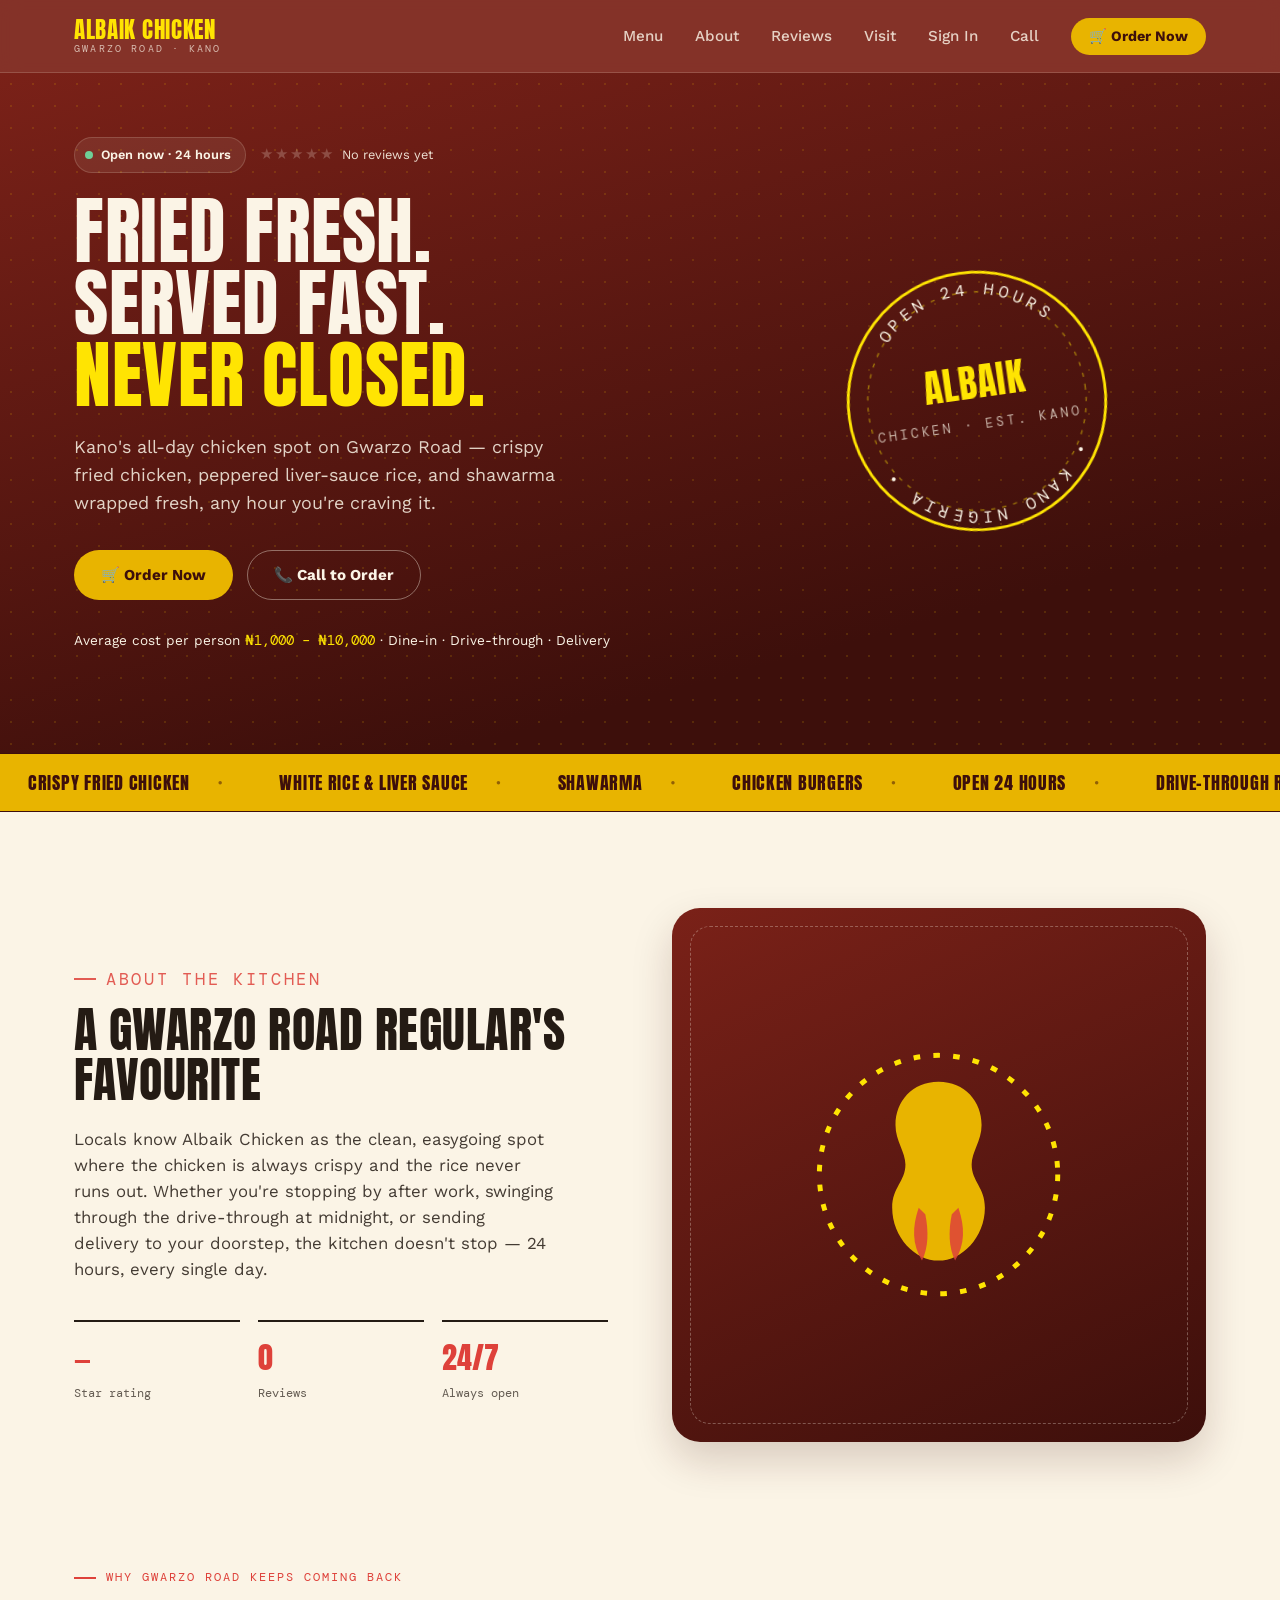
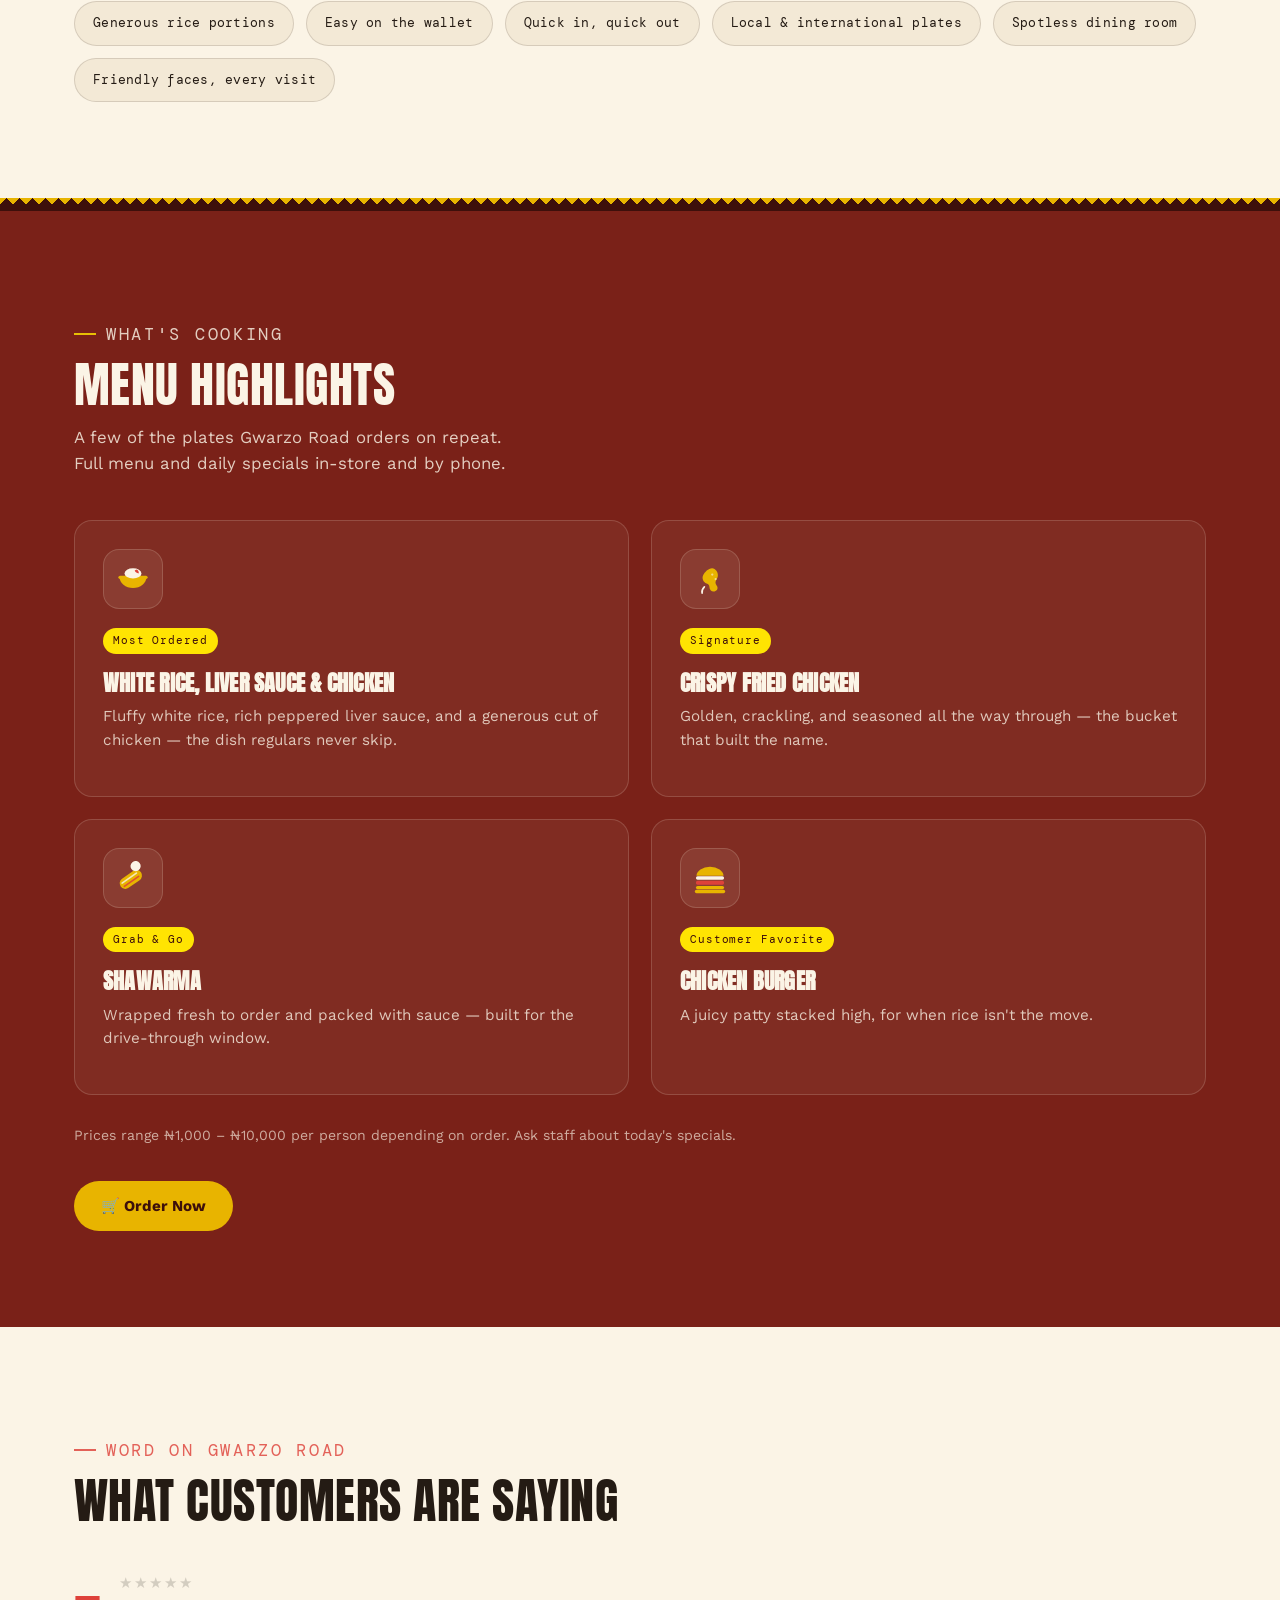
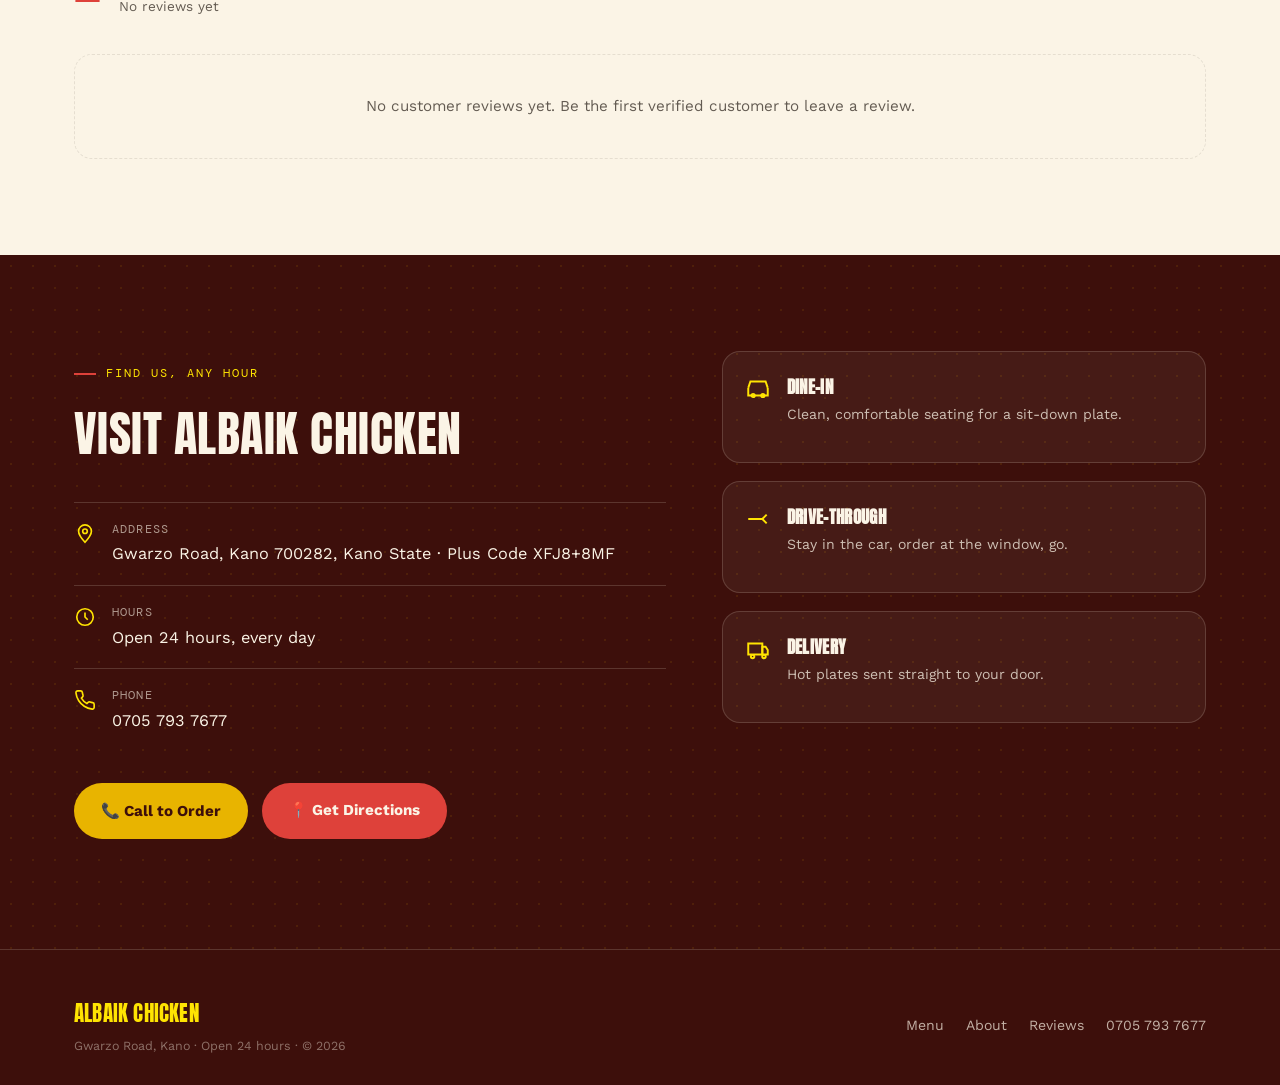
==== index.html @ 631a4123 "update" ====
<!DOCTYPE html>
<html lang="en">
<head>
<meta charset="UTF-8">
<meta name="viewport" content="width=device-width, initial-scale=1.0">
<title>Albaik Chicken — Kano's Nonstop Kitchen</title>
<meta name="description" content="Albaik Chicken on Gwarzo Road, Kano. Crispy fried chicken, white rice & liver sauce, shawarma and burgers. Open 24 hours — dine-in, drive-through and delivery.">
<link rel="preconnect" href="https://fonts.googleapis.com">
<link rel="preconnect" href="https://fonts.gstatic.com" crossorigin>
<link href="https://fonts.googleapis.com/css2?family=Anton&family=Work+Sans:wght@400;500;600;700;800&family=DM+Mono:wght@400;500&display=swap" rel="stylesheet">
<link rel="stylesheet" href="css/tokens.css">
<link rel="stylesheet" href="css/base.css">
<link rel="stylesheet" href="css/header-nav.css">
<link rel="stylesheet" href="css/hero.css">
<link rel="stylesheet" href="css/home.css">
<link rel="stylesheet" href="css/menu.css">
<link rel="stylesheet" href="css/reviews.css">
<link rel="stylesheet" href="css/order-modal.css">
<link rel="stylesheet" href="css/product-grid.css">
<link rel="stylesheet" href="css/product-modal.css">
<link rel="stylesheet" href="css/auth-modal.css">
<link rel="stylesheet" href="css/payment-tracking.css">
<link rel="stylesheet" href="css/animations.css">
<link rel="stylesheet" href="css/responsive.css">
</head>
<body>

  <nav class="nav">
    <div class="wrap">
      <a href="#top" class="brand">
        <span class="display">Albaik Chicken</span>
        <span class="mono">GWARZO ROAD · KANO</span>
      </a>
      <ul class="nav-links">
        <li><a href="#menu">Menu</a></li>
        <li><a href="#about">About</a></li>
        <li><a href="#reviews">Reviews</a></li>
        <li><a href="#visit">Visit</a></li>
        <li class="nav-auth" id="navAuthArea"></li>
        <li><button type="button" onclick="openContactSheet()">Call</button></li>
        <li><button type="button" class="nav-cta" onclick="openOrderModal()">🛒 Order Now<span class="cart-badge" id="navCartBadge" hidden>0</span></button></li>
      </ul>
      <button class="nav-toggle" aria-label="Toggle menu" aria-expanded="false">
        <span></span><span></span><span></span>
      </button>
    </div>
  </nav>

  <header id="top" class="hero">
    <div class="wrap">
      <div class="hero-content">
        <div class="hero-badge-row">
          <span class="open-pill"><span class="pulse-dot"></span> Open now · 24 hours</span>
          <span class="rating-pill" id="heroRatingPill">
            <span id="heroRatingStars"></span>
            <span id="heroRatingText">Loading reviews…</span>
          </span>
        </div>
        <h1 class="display reveal">Fried fresh.<br>Served fast.<br><span>Never closed.</span></h1>
        <p class="lede reveal reveal-delay-1">Kano's all-day chicken spot on Gwarzo Road — crispy fried chicken, peppered liver-sauce rice, and shawarma wrapped fresh, any hour you're craving it.</p>
        <div class="hero-ctas reveal reveal-delay-2">
          <button type="button" class="btn btn-primary" onclick="openOrderModal()">🛒 Order Now</button>
          <button type="button" class="btn btn-ghost" onclick="openContactSheet()">📞 Call to Order</button>
        </div>
        <p class="hero-price reveal reveal-delay-3">Average cost per person <span class="mono">₦1,000 – ₦10,000</span> · Dine-in · Drive-through · Delivery</p>
      </div>
      <div class="stamp-wrap">
        <svg class="stamp" viewBox="0 0 200 200" role="img" aria-label="Albaik Chicken seal — open 24 hours, Kano Nigeria">
          <defs>
            <path id="circleTop" d="M 24,100 A 76,76 0 1,1 176,100" />
            <path id="circleBottom" d="M 176,103 A 76,76 0 1,1 24,103" />
          </defs>
          <circle cx="100" cy="100" r="92" class="stamp-ring-outer"/>
          <circle cx="100" cy="100" r="78" class="stamp-ring-inner"/>
          <text class="stamp-text"><textPath href="#circleTop" startOffset="50%" text-anchor="middle">OPEN 24 HOURS</textPath></text>
          <text class="stamp-text"><textPath href="#circleBottom" startOffset="50%" text-anchor="middle">• KANO NIGERIA •</textPath></text>
          <text x="100" y="98" text-anchor="middle" class="stamp-center">ALBAIK</text>
          <text x="100" y="120" text-anchor="middle" class="stamp-sub">CHICKEN · EST. KANO</text>
        </svg>
      </div>
    </div>
  </header>

  <div class="marquee-strip" aria-hidden="true">
    <div class="marquee-track">
      <span>Crispy Fried Chicken</span><span>White Rice &amp; Liver Sauce</span><span>Shawarma</span><span>Chicken Burgers</span><span>Open 24 Hours</span><span>Drive-Through Ready</span>
      <span>Crispy Fried Chicken</span><span>White Rice &amp; Liver Sauce</span><span>Shawarma</span><span>Chicken Burgers</span><span>Open 24 Hours</span><span>Drive-Through Ready</span>
    </div>
  </div>

  <section class="about" id="about">
    <div class="wrap">
      <div class="about-copy reveal">
        <p class="eyebrow">About the kitchen</p>
        <h2 class="display">A Gwarzo Road regular's favourite</h2>
        <p>Locals know Albaik Chicken as the clean, easygoing spot where the chicken is always crispy and the rice never runs out. Whether you're stopping by after work, swinging through the drive-through at midnight, or sending delivery to your doorstep, the kitchen doesn't stop — 24 hours, every single day.</p>
        <div class="about-stats">
          <div class="stat"><div class="num" id="aboutStatRating">—</div><div class="label mono">Star rating</div></div>
          <div class="stat"><div class="num" id="aboutStatReviews">0</div><div class="label mono">Reviews</div></div>
          <div class="stat"><div class="num">24/7</div><div class="label mono">Always open</div></div>
        </div>
      </div>
      <div class="about-visual reveal reveal-delay-2">
        <svg viewBox="0 0 100 100" aria-hidden="true">
          <circle cx="50" cy="50" r="36" fill="none" stroke="#FFE402" stroke-width="1.5" stroke-dasharray="2 4"/>
          <path d="M50 22c8 0 13 6 13 13 0 5-3 8-3 12 0 5 4 7 4 13 0 9-7 16-14 16s-14-7-14-16c0-6 4-8 4-13 0-4-3-7-3-12 0-7 5-13 13-13z" fill="#E8B400"/>
          <path d="M44 60c-2 6-2 11 1 16 2-4 2-9 1-14" fill="#DE413A" opacity="0.85"/>
          <path d="M56 60c2 6 2 11-1 16-2-4-2-9-1-14" fill="#DE413A" opacity="0.85"/>
        </svg>
      </div>
    </div>
  </section>

  <section class="why">
    <div class="wrap reveal">
      <p class="eyebrow">Why Gwarzo Road keeps coming back</p>
      <div class="chips">
        <span class="chip">Generous rice portions</span>
        <span class="chip">Easy on the wallet</span>
        <span class="chip">Quick in, quick out</span>
        <span class="chip">Local &amp; international plates</span>
        <span class="chip">Spotless dining room</span>
        <span class="chip">Friendly faces, every visit</span>
      </div>
    </div>
  </section>

  <div class="zigzag" aria-hidden="true"></div>

  <section class="menu" id="menu">
    <div class="wrap">
      <div class="section-head reveal">
        <p class="eyebrow on-indigo">What's cooking</p>
        <h2 class="display">Menu highlights</h2>
        <p>A few of the plates Gwarzo Road orders on repeat. Full menu and daily specials in-store and by phone.</p>
      </div>
      <div class="menu-grid">
        <div class="menu-card reveal reveal-delay-1">
          <div class="menu-card__icon">
            <svg viewBox="0 0 64 64" aria-hidden="true">
              <path d="M8 28 A24 20 0 0 0 56 28 Z" fill="var(--gold)"/>
              <rect x="6" y="26" width="52" height="6" rx="3" fill="var(--gold)"/>
              <ellipse cx="32" cy="22" rx="15" ry="9" fill="var(--cream)"/>
              <path d="M38 15c3 1 5 4 4 7-3 0-6-2-7-5" fill="var(--pepper)"/>
            </svg>
          </div>
          <span class="tag">Most Ordered</span>
          <h3>White Rice, Liver Sauce &amp; Chicken</h3>
          <p>Fluffy white rice, rich peppered liver sauce, and a generous cut of chicken — the dish regulars never skip.</p>
        </div>
        <div class="menu-card reveal reveal-delay-2">
          <div class="menu-card__icon">
            <svg viewBox="0 0 64 64" aria-hidden="true">
              <path d="M40 14c6 4 8 12 4 18-3 4-3 8 0 12 3 4 1 9-4 10-5 1-9-3-9-8 0-3-2-5-5-6-6-2-9-9-6-15 3-6 12-15 20-11z" fill="var(--gold)"/>
              <path d="M22 46c-3 3-5 7-4 11" fill="none" stroke="var(--cream)" stroke-width="3" stroke-linecap="round"/>
              <circle cx="36" cy="24" r="2" fill="var(--cream)" opacity="0.6"/>
              <circle cx="42" cy="32" r="2" fill="var(--cream)" opacity="0.6"/>
            </svg>
          </div>
          <span class="tag">Signature</span>
          <h3>Crispy Fried Chicken</h3>
          <p>Golden, crackling, and seasoned all the way through — the bucket that built the name.</p>
        </div>
        <div class="menu-card reveal reveal-delay-3">
          <div class="menu-card__icon">
            <svg viewBox="0 0 64 64" aria-hidden="true">
              <rect x="6" y="22" width="44" height="20" rx="10" transform="rotate(-35 32 33)" fill="var(--gold)"/>
              <circle cx="48.5" cy="17.5" r="9" transform="rotate(-35 32 33)" fill="var(--cream)"/>
              <rect x="10" y="27" width="34" height="3" rx="1.5" transform="rotate(-35 32 33)" fill="var(--cream)" opacity="0.8"/>
              <rect x="10" y="34" width="34" height="3" rx="1.5" transform="rotate(-35 32 33)" fill="var(--pepper)" opacity="0.85"/>
            </svg>
          </div>
          <span class="tag">Grab &amp; Go</span>
          <h3>Shawarma</h3>
          <p>Wrapped fresh to order and packed with sauce — built for the drive-through window.</p>
        </div>
        <div class="menu-card reveal reveal-delay-4">
          <div class="menu-card__icon">
            <svg viewBox="0 0 64 64" aria-hidden="true">
              <path d="M8 28 A24 16 0 0 1 56 28 Z" fill="var(--gold)"/>
              <rect x="7" y="29" width="50" height="6" rx="3" fill="var(--cream)"/>
              <rect x="7" y="37" width="50" height="7" rx="3" fill="var(--pepper)"/>
              <rect x="7" y="46" width="50" height="6" rx="3" fill="var(--gold)"/>
              <rect x="5" y="53" width="54" height="6" rx="3" fill="var(--gold)"/>
            </svg>
          </div>
          <span class="tag">Customer Favorite</span>
          <h3>Chicken Burger</h3>
          <p>A juicy patty stacked high, for when rice isn't the move.</p>
        </div>
      </div>
      <p class="menu-note">Prices range ₦1,000 – ₦10,000 per person depending on order. Ask staff about today's specials.</p>
      <div class="menu-cta reveal">
        <button type="button" class="btn btn-primary" onclick="openOrderModal()">🛒 Order Now</button>
      </div>
    </div>
  </section>

  <section class="reviews" id="reviews">
    <div class="wrap">
      <div class="section-head reveal">
        <p class="eyebrow">Word on Gwarzo Road</p>
        <h2 class="display">What customers are saying</h2>
      </div>
      <div class="review-summary reveal" id="reviewSummary">
        <div class="score" id="reviewScore">—</div>
        <div>
          <span id="reviewScoreStars"></span>
          <div class="score-meta" id="reviewScoreMeta">No reviews yet</div>
        </div>
      </div>
      <div class="review-grid" id="reviewGrid">
        <div class="review-grid__empty">No customer reviews yet. Be the first verified customer to leave a review.</div>
      </div>
    </div>
  </section>

  <section class="visit" id="visit">
    <div class="wrap">
      <div class="reveal">
        <p class="eyebrow">Find us, any hour</p>
        <h2 class="display">Visit Albaik Chicken</h2>

        <div class="info-row">
          <svg class="icon" viewBox="0 0 24 24" fill="none" stroke="currentColor" stroke-width="1.8"><path d="M12 21s-7-7.5-7-12a7 7 0 1 1 14 0c0 4.5-7 12-7 12z"/><circle cx="12" cy="9" r="2.5"/></svg>
          <div><div class="label">Address</div><div class="value">Gwarzo Road, Kano 700282, Kano State · Plus Code XFJ8+8MF</div></div>
        </div>
        <div class="info-row">
          <svg class="icon" viewBox="0 0 24 24" fill="none" stroke="currentColor" stroke-width="1.8"><circle cx="12" cy="12" r="9"/><path d="M12 7v5l3 3"/></svg>
          <div><div class="label">Hours</div><div class="value">Open 24 hours, every day</div></div>
        </div>
        <div class="info-row">
          <svg class="icon" viewBox="0 0 24 24" fill="none" stroke="currentColor" stroke-width="1.8"><path d="M22 16.92v3a2 2 0 0 1-2.18 2 19.8 19.8 0 0 1-8.63-3.07 19.5 19.5 0 0 1-6-6 19.8 19.8 0 0 1-3.07-8.67A2 2 0 0 1 4.11 2h3a2 2 0 0 1 2 1.72c.13.96.36 1.9.68 2.81a2 2 0 0 1-.45 2.11L8.09 9.91a16 16 0 0 0 6 6l1.27-1.27a2 2 0 0 1 2.11-.45c.91.32 1.85.55 2.81.68A2 2 0 0 1 22 16.92z"/></svg>
          <div><div class="label">Phone</div><div class="value">0705 793 7677</div></div>
        </div>

        <div class="visit-ctas">
          <button type="button" class="btn btn-primary" onclick="openContactSheet()">📞 Call to Order</button>
          <a href="https://www.google.com/maps/search/?api=1&query=Albaik+Chicken%2C+Gwarzo+Road%2C+Kano%2C+Nigeria" target="_blank" rel="noopener" class="btn btn-pepper">📍 Get Directions</a>
        </div>
      </div>

      <div class="services reveal reveal-delay-2">
        <div class="service-card">
          <svg class="icon" viewBox="0 0 24 24" fill="none" stroke="currentColor" stroke-width="1.8"><path d="M3 11l2-6h14l2 6"/><path d="M3 11v7h18v-7"/><circle cx="7.5" cy="18" r="1.5"/><circle cx="16.5" cy="18" r="1.5"/></svg>
          <div><h3>Dine-in</h3><p>Clean, comfortable seating for a sit-down plate.</p></div>
        </div>
        <div class="service-card">
          <svg class="icon" viewBox="0 0 24 24" fill="none" stroke="currentColor" stroke-width="1.8"><path d="M3 12h13l4-4M3 12h13l4 4"/></svg>
          <div><h3>Drive-through</h3><p>Stay in the car, order at the window, go.</p></div>
        </div>
        <div class="service-card">
          <svg class="icon" viewBox="0 0 24 24" fill="none" stroke="currentColor" stroke-width="1.8"><path d="M3 7h13v10H3z"/><path d="M16 10h3l2 3v4h-5z"/><circle cx="7" cy="19" r="1.6"/><circle cx="17.5" cy="19" r="1.6"/></svg>
          <div><h3>Delivery</h3><p>Hot plates sent straight to your door.</p></div>
        </div>
      </div>
    </div>
  </section>

  <footer>
    <div class="wrap">
      <div>
        <div class="display">Albaik Chicken</div>
        <div class="fine">Gwarzo Road, Kano · Open 24 hours · © 2026</div>
      </div>
      <ul class="footer-links">
        <li><a href="#menu">Menu</a></li>
        <li><a href="#about">About</a></li>
        <li><a href="#reviews">Reviews</a></li>
        <li><button type="button" onclick="openContactSheet()">0705 793 7677</button></li>
      </ul>
    </div>
  </footer>

  <div class="mobile-bar">
    <button type="button" class="call" onclick="openOrderModal()">🛒 Order Now</button>
    <button type="button" class="dir" onclick="openContactSheet()">📞 Call</button>
  </div>

  <div class="order-overlay" id="orderOverlay">
    <div class="order-modal" role="dialog" aria-modal="true" aria-label="Order online">

      <div class="order-modal__header">
        <div class="order-modal__title">
          <span class="display" id="modalViewTitle">Order Online</span>
          <span class="mono">ALBAIK CHICKEN · GWARZO ROAD</span>
        </div>
        <div class="order-modal__actions">
          <button type="button" class="icon-btn" id="modalCartBtn" onclick="goToCart()" aria-label="View cart">
            🛒<span class="cart-badge" id="modalCartBadge" hidden>0</span>
          </button>
          <button type="button" class="icon-btn" onclick="closeOrderModal()" aria-label="Close order panel">✕</button>
        </div>
      </div>

      <div class="order-modal__body">

        <div class="order-view active" id="view-menu">
          <div class="menu-toolbar" id="menuToolbar">
            <div class="menu-search">
              <span class="menu-search__icon" aria-hidden="true">🔍</span>
              <input type="search" id="menuSearchInput" placeholder="Search the menu…" aria-label="Search the menu" autocomplete="off">
              <div class="search-suggestions" id="menuSearchSuggestions" hidden></div>
            </div>
            <div class="category-nav" id="categoryNav"></div>
          </div>
          <div class="menu-load-notice" id="menuLoadNotice" hidden></div>
          <div class="product-grid" id="productGrid"></div>
        </div>

        <div class="order-view" id="view-cart">
          <button type="button" class="back-link" onclick="showView('menu')">← Back to menu</button>
          <div id="cartList"></div>

          <div class="upsell" id="upsellBlock" style="display:none;">
            <h4>Add to your order</h4>
            <div class="upsell-row" id="upsellRow"></div>
          </div>

          <div class="order-type">
            <button type="button" id="typeDelivery" class="active">🛵 Delivery<span class="sub" id="deliveryFeeSub">+ delivery fee</span></button>
            <button type="button" id="typePickup">🏪 Pickup<span class="sub">No fee</span></button>
          </div>

          <div class="saved-address-picker" id="savedAddressPicker" hidden></div>

          <div class="address-field" id="deliveryZoneField">
            <label for="deliveryZoneInput">Delivery zone</label>
            <div class="zone-search">
              <input type="text" id="deliveryZoneInput" placeholder="Search your delivery zone…" autocomplete="off">
              <div class="search-suggestions" id="deliveryZoneSuggestions" hidden></div>
            </div>
            <div class="err-msg">Please choose your delivery zone.</div>
          </div>

          <div class="address-field" id="addressField">
            <label for="addressInput">Detailed address</label>
            <textarea id="addressInput" rows="2" placeholder="e.g. House 57, Near Usman Bin Affan Mosque"></textarea>
            <div class="err-msg">Please add your detailed address so your courier can find you.</div>
          </div>

          <div class="address-field" id="deliveryPhoneField">
            <label for="deliveryPhoneInput">Phone number</label>
            <input type="tel" id="deliveryPhoneInput" placeholder="e.g. 080..." autocomplete="tel">
            <div class="err-msg">We need a phone number so your courier can reach you.</div>
          </div>

          <label class="auth-checkbox account-save-address-checkbox" id="saveAddressCheckboxWrap" hidden>
            <input type="checkbox" id="saveAddressCheckbox">
            <span>Save this address for next time</span>
          </label>

          <div class="address-field" id="pickupPhoneField">
            <label for="pickupPhoneInput">Contact phone for pickup</label>
            <input type="tel" id="pickupPhoneInput" placeholder="e.g. 080..." autocomplete="tel">
            <div class="err-msg">We need a phone number to let you know when your order's ready.</div>
          </div>

          <div class="totals">
            <div class="totals-row"><span>Subtotal</span><span class="mono" id="subtotalVal">₦0</span></div>
            <div class="totals-row" id="feeRow"><span>Delivery fee</span><span class="mono" id="feeVal">₦0</span></div>
            <div class="totals-row grand"><span>Total</span><span class="mono" id="totalVal">₦0</span></div>
          </div>
        </div>

        <div class="order-view" id="view-payment">
          <button type="button" class="back-link" onclick="showView('cart')">← Back to cart</button>

          <div class="pay-summary">
            <div class="pay-summary__row"><span>Items</span><span class="mono" id="paySummaryCount">0</span></div>
            <div class="pay-summary__row"><span id="paySummaryTypeLabel">Delivery to</span><span class="mono" id="paySummaryType">—</span></div>
            <div class="pay-summary__row grand"><span>Total to pay</span><span class="mono" id="paySummaryTotal">₦0</span></div>
          </div>

          <div class="order-type">
            <button type="button" id="payTransfer" class="active">🏦 Bank Transfer</button>
            <button type="button" id="payCash">💵 <span id="payCashLabel">Pay on Delivery</span></button>
          </div>

          <div class="transfer-card" id="transferCard">
            <p class="transfer-note">Send the exact amount below, then confirm — we'll start preparing your order right away.</p>
            <div class="transfer-row"><span class="label">Bank</span><span class="value" id="bankName">—</span></div>
            <div class="transfer-row">
              <span class="label">Account No.</span>
              <span class="value mono" id="bankAcctNum">—</span>
              <button type="button" class="copy-btn" id="copyAcctBtn">Copy</button>
            </div>
            <div class="transfer-row"><span class="label">Account Name</span><span class="value" id="bankAcctName">—</span></div>
            <div class="transfer-row amount"><span class="label">Amount</span><span class="value mono" id="transferAmount">₦0</span></div>
          </div>

          <div class="cash-card" id="cashCard">
            <div class="cash-card__icon">💵</div>
            <p>Have <strong id="cashAmount">₦0</strong> ready. You'll pay when your order <span id="cashWhen">arrives</span>.</p>
          </div>

          <div class="auth-error" id="checkoutError" hidden></div>
        </div>

        <div class="order-view" id="view-tracking">
          <div class="order-confirm-banner">
            <div class="em">🎉</div>
            <h3>Order placed!</h3>
            <p class="mono">Order <span id="orderIdVal">#AB-0000</span> · <span id="orderTypeVal">Delivery</span></p>
            <p class="pay-status" id="orderPaymentVal">💵 Pay on delivery</p>
          </div>
          <div class="timeline" id="timeline"></div>
          <div class="enjoy-card" id="enjoyCard">
            <div class="em">🍗</div>
            <h3>Enjoy your meal!</h3>
            <p>Thank you for ordering from Albaik Chicken. We hope every bite hits the spot.</p>
          </div>
          <div class="tracking-actions">
            <button type="button" class="new-order-btn" id="orderAgainBtn">Order Again</button>
            <button type="button" class="new-order-btn" id="newOrderBtn">Start a new order</button>
          </div>
        </div>

      </div>

      <div class="order-modal__footer" id="modalFooter">
        <button type="button" class="place-order-btn" id="viewCartBtn" onclick="goToCart()">
          View Cart · <span id="footerCount">0</span> item(s) · <span class="mono" id="footerSubtotal">₦0</span>
        </button>
        <button type="button" class="place-order-btn" id="continueBtn" style="display:none;" onclick="continueToPayment()" disabled>
          Continue to Payment
        </button>
        <button type="button" class="place-order-btn" id="confirmPaymentBtn" style="display:none;" onclick="confirmPaymentAndPlaceOrder()">
          I've Sent the Transfer ✅
        </button>
      </div>

    </div>
  </div>

  <div class="order-overlay" id="contactOverlay">
    <div class="order-modal contact-modal" role="dialog" aria-modal="true" aria-label="Contact Albaik Chicken">
      <div class="order-modal__header">
        <div class="order-modal__title">
          <span class="display">Get in Touch</span>
          <span class="mono">ALBAIK CHICKEN · GWARZO ROAD</span>
        </div>
        <div class="order-modal__actions">
          <button type="button" class="icon-btn" onclick="closeContactSheet()" aria-label="Close contact options">✕</button>
        </div>
      </div>

      <div class="order-modal__body contact-body">
        <div class="contact-phone-row">
          <span class="contact-phone-num mono">0705 793 7677</span>
          <button type="button" class="add-btn" id="copyPhoneBtn">Copy</button>
        </div>

        <div class="contact-options">
          <a href="tel:+2347057937677" class="contact-option">
            <span class="contact-option__icon">📞</span>
            <span class="contact-option__text"><strong>Call Now</strong><span>Speak to us directly</span></span>
            <span class="contact-option__arrow">→</span>
          </a>
          <a href="https://wa.me/2347057937677?text=Hi%2C%20I%27d%20like%20to%20place%20an%20order%20from%20Albaik%20Chicken" target="_blank" rel="noopener" class="contact-option">
            <span class="contact-option__icon">💬</span>
            <span class="contact-option__text"><strong>Message on WhatsApp</strong><span>Chat with us anytime</span></span>
            <span class="contact-option__arrow">→</span>
          </a>
        </div>
      </div>
    </div>
  </div>

  <div class="order-overlay" id="authOverlay">
    <div class="order-modal auth-modal" role="dialog" aria-modal="true" aria-label="Account">

      <div class="order-modal__header">
        <div class="order-modal__title">
          <span class="display" id="authModalTitle">Sign In</span>
          <span class="mono">ALBAIK CHICKEN · GWARZO ROAD</span>
        </div>
        <div class="order-modal__actions">
          <button type="button" class="icon-btn" id="authCloseBtn" aria-label="Close">✕</button>
        </div>
      </div>

      <div class="order-modal__body">
        <div class="auth-checkout-banner" id="authCheckoutBanner" hidden>Sign in to complete your order — your cart is safe, and we'll bring you right back to checkout.</div>

        <div class="order-view active" id="authView-signin">
          <div class="auth-error" id="signinError" hidden></div>
          <form id="signinForm" novalidate>
            <div class="auth-field">
              <label for="signinEmail">Email address</label>
              <input type="email" id="signinEmail" autocomplete="email">
            </div>
            <div class="auth-field">
              <label for="signinPassword">Password</label>
              <input type="password" id="signinPassword" autocomplete="current-password">
            </div>
            <label class="auth-checkbox">
              <input type="checkbox" id="signinKeepSignedIn" checked>
              <span>Keep me signed in</span>
            </label>
            <button type="button" class="link-btn" id="forgotPasswordLink">Forgot password?</button>
            <button type="submit" class="place-order-btn" id="signinSubmitBtn">Sign In</button>
          </form>

          <div class="auth-divider"><span>or</span></div>

          <button type="button" class="google-btn" id="googleSignInBtn">
            <svg width="18" height="18" viewBox="0 0 18 18" aria-hidden="true">
              <path fill="#4285F4" d="M17.64 9.2c0-.64-.06-1.25-.16-1.84H9v3.48h4.84a4.14 4.14 0 0 1-1.8 2.72v2.26h2.92c1.7-1.57 2.68-3.88 2.68-6.62z"/>
              <path fill="#34A853" d="M9 18c2.43 0 4.47-.8 5.96-2.18l-2.92-2.26c-.81.54-1.84.87-3.04.87-2.34 0-4.32-1.58-5.03-3.7H.95v2.33A9 9 0 0 0 9 18z"/>
              <path fill="#FBBC05" d="M3.97 10.73A5.4 5.4 0 0 1 3.68 9c0-.6.1-1.2.29-1.73V4.94H.95A9 9 0 0 0 0 9c0 1.45.35 2.83.95 4.06l3.02-2.33z"/>
              <path fill="#EA4335" d="M9 3.58c1.32 0 2.51.45 3.44 1.35l2.59-2.59A8.6 8.6 0 0 0 9 0 9 9 0 0 0 .95 4.94l3.02 2.33C4.68 5.16 6.66 3.58 9 3.58z"/>
            </svg>
            Continue with Google
          </button>

          <p class="auth-switch">Don't have an account? <button type="button" id="goToSignupLink">Create one</button></p>
        </div>

        <div class="order-view" id="authView-signup">
          <div class="auth-error" id="signupError" hidden></div>
          <form id="signupForm" novalidate>
            <div class="auth-row">
              <div class="auth-field">
                <label for="signupFirstName">First name</label>
                <input type="text" id="signupFirstName" autocomplete="given-name">
              </div>
              <div class="auth-field">
                <label for="signupLastName">Last name</label>
                <input type="text" id="signupLastName" autocomplete="family-name">
              </div>
            </div>
            <div class="auth-field">
              <label for="signupEmail">Email address</label>
              <input type="email" id="signupEmail" autocomplete="email">
            </div>
            <div class="auth-field">
              <label for="signupPhone">Phone number</label>
              <input type="tel" id="signupPhone" autocomplete="tel">
            </div>
            <div class="auth-field">
              <label for="signupPassword">Password</label>
              <input type="password" id="signupPassword" autocomplete="new-password">
            </div>
            <div class="auth-field">
              <label for="signupConfirmPassword">Confirm password</label>
              <input type="password" id="signupConfirmPassword" autocomplete="new-password">
            </div>
            <div class="auth-field__hint">Use at least 6 characters.</div>
            <label class="auth-checkbox">
              <input type="checkbox" id="signupTerms">
              <span>I agree to the Terms of Use</span>
            </label>
            <button type="submit" class="place-order-btn" id="signupSubmitBtn">Create Account</button>
          </form>
          <p class="auth-switch">Already have an account? <button type="button" id="goToSigninLink">Sign in</button></p>
        </div>

        <div class="order-view" id="authView-forgot">
          <button type="button" class="back-link" id="forgotBackLink">← Back to sign in</button>
          <p class="auth-help-text">Enter the email on your account and we'll send you a link to reset your password.</p>
          <div class="auth-error" id="forgotError" hidden></div>
          <div class="auth-success" id="forgotSuccess" hidden></div>
          <form id="forgotForm" novalidate>
            <div class="auth-field">
              <label for="forgotEmail">Email address</label>
              <input type="email" id="forgotEmail" autocomplete="email">
            </div>
            <button type="submit" class="place-order-btn" id="forgotSubmitBtn">Send Reset Link</button>
          </form>
        </div>

        <div class="order-view" id="authView-account">
          <div class="account-avatar" id="accountAvatar">
            <span id="accountAvatarInitials">A</span>
            <img id="accountAvatarImg" alt="" hidden>
            <button type="button" class="account-avatar__upload" id="accountAvatarUploadBtn" aria-label="Change profile picture">📷</button>
            <input type="file" accept="image/*" id="accountAvatarInput" hidden>
          </div>

          <div class="account-info" id="accountInfoDisplay">
            <div class="account-row"><span class="label">Name</span><span class="value" id="accountName">—</span></div>
            <div class="account-row"><span class="label">Email</span><span class="value" id="accountEmail">—</span></div>
            <div class="account-row"><span class="label">Phone</span><span class="value" id="accountPhone">—</span></div>
            <button type="button" class="account-info__edit-btn" id="accountEditBtn">Edit</button>
          </div>

          <form class="account-edit-profile" id="accountEditForm" hidden novalidate>
            <div class="auth-error" id="accountEditError" hidden></div>
            <div class="auth-field">
              <label for="accountEditName">Full name</label>
              <input type="text" id="accountEditName">
            </div>
            <div class="auth-field">
              <label for="accountEditPhone">Phone number</label>
              <input type="tel" id="accountEditPhone">
            </div>
            <div class="account-inline-form__actions">
              <button type="submit" class="place-order-btn" id="accountEditSaveBtn">Save Changes</button>
              <button type="button" class="account-inline-form__cancel" id="accountEditCancelBtn">Cancel</button>
            </div>
          </form>

          <button type="button" class="account-orders-link" id="viewOrderHistoryBtn">📦 View Order History →</button>

          <div class="account-favorites">
            <h4>Your Favorites</h4>
            <p class="account-favorites__empty" id="accountFavoritesEmpty">You haven't favorited any dishes yet — tap the ♡ on any item to save it here.</p>
            <div class="account-favorites__list" id="accountFavoritesList"></div>
          </div>

          <div class="account-addresses">
            <h4 class="account-section-heading">Saved Addresses</h4>
            <p class="account-favorites__empty" id="accountAddressesEmpty">No saved addresses yet.</p>
            <div id="accountAddressesList"></div>
            <form class="account-inline-form" id="addressForm" novalidate>
              <input type="hidden" id="addressFormEditingId" value="">
              <div class="auth-field">
                <input type="text" id="addressLabelInput" placeholder="Label (e.g. Home, Office)" maxlength="40">
              </div>
              <div class="auth-field">
                <div class="zone-search">
                  <input type="text" id="addressZoneInput" placeholder="Search your delivery zone…" autocomplete="off">
                  <div class="search-suggestions" id="addressZoneSuggestions" hidden></div>
                </div>
              </div>
              <div class="auth-field">
                <input type="tel" id="addressPhoneInput" placeholder="Phone number" autocomplete="tel">
              </div>
              <div class="auth-field">
                <textarea id="addressTextInput" rows="2" placeholder="Detailed address (e.g. House 57, Near Usman Bin Affan Mosque)"></textarea>
              </div>
              <div class="auth-error" id="addressFormError" hidden></div>
              <div class="account-inline-form__actions">
                <button type="submit" class="place-order-btn" id="addressFormSubmitBtn">Add Address</button>
                <button type="button" class="account-inline-form__cancel" id="addressFormCancelBtn" hidden>Cancel</button>
              </div>
            </form>
          </div>

          <div class="account-reviews">
            <h4 class="account-section-heading">Your Reviews</h4>
            <p class="section-loading" id="accountReviewsLoading">Loading your reviews…</p>
            <p class="account-favorites__empty" id="accountReviewsEmpty" hidden>You haven't written any reviews yet.</p>
            <div id="accountReviewsList"></div>
          </div>

          <div class="account-password" id="accountPasswordSection">
            <h4 class="account-section-heading">Change Password</h4>
            <div class="auth-error" id="changePasswordError" hidden></div>
            <div class="auth-success" id="changePasswordSuccess" hidden></div>
            <form id="changePasswordForm" novalidate>
              <div class="auth-field">
                <label for="currentPasswordInput">Current password</label>
                <input type="password" id="currentPasswordInput" autocomplete="current-password">
              </div>
              <div class="auth-field">
                <label for="newPasswordInput">New password</label>
                <input type="password" id="newPasswordInput" autocomplete="new-password">
              </div>
              <div class="auth-field">
                <label for="confirmNewPasswordInput">Confirm new password</label>
                <input type="password" id="confirmNewPasswordInput" autocomplete="new-password">
              </div>
              <button type="submit" class="place-order-btn" id="changePasswordSubmitBtn">Update Password</button>
            </form>
          </div>

          <button type="button" class="place-order-btn auth-signout-btn" id="signOutBtn">Sign Out</button>
        </div>

        <div class="order-view" id="authView-orders">
          <button type="button" class="back-link" id="ordersBackLink">← Back to account</button>
          <p class="account-favorites__empty" id="ordersListEmpty" hidden>You haven't placed any orders yet.</p>
          <p class="account-favorites__empty account-favorites__empty--error" id="ordersListError" hidden>Couldn't load your orders — check your connection and try reopening this page.</p>
          <div id="ordersList"></div>
        </div>
      </div>

    </div>
  </div>

  <div class="order-overlay" id="productOverlay">
    <div class="order-modal product-modal" role="dialog" aria-modal="true" aria-label="Product details">
      <div class="order-modal__header">
        <div class="order-modal__title">
          <span class="display" id="productModalTitle">Product</span>
          <span class="mono">ALBAIK CHICKEN · GWARZO ROAD</span>
        </div>
        <div class="order-modal__actions">
          <button type="button" class="icon-btn" id="productCloseBtn" aria-label="Close product details">✕</button>
        </div>
      </div>

      <div class="order-modal__body" id="productModalBody">
        <div class="product-modal__hero">
          <img id="productHeroImg" alt="">
          <div class="product-modal__fallback" id="productHeroFallback"></div>
          <div class="product-modal__badges" id="productBadges"></div>
          <button type="button" class="product-modal__fav" id="productFavBtn" aria-label="Toggle favorite">♡</button>
        </div>
        <div class="product-modal__info">
          <h2 class="product-modal__heading display" id="productHeading"></h2>
          <div class="product-modal__rating" id="productRating"></div>
          <div class="product-modal__pills" id="productPills"></div>
          <p class="product-modal__desc" id="productDesc"></p>
          <div class="product-modal__meta-grid" id="productMetaGrid"></div>
          <div class="product-modal__price-row">
            <span class="product-modal__price" id="productPrice"></span>
            <div class="product-modal__qty" id="productQtyWrap"></div>
          </div>
          <div class="product-modal__trust-row">
            <span>✓ 100% Halal</span>
            <span>🌿 Freshly Made</span>
            <span>📦 Secure Packaging</span>
          </div>
        </div>
        <div class="product-modal__related" id="productRelated" hidden></div>
        <div class="product-modal__reviews" id="productReviews"></div>
      </div>
    </div>
  </div>

<script type="module" src="js/app.js"></script>
</body>
</html>
---- css/tokens.css ----
/* Albaik Chicken — design tokens: color palette, exactly as in the
   original single-file build. Load this file FIRST — everything else
   references these custom properties. */

:root{
    --indigo: #7A2118;
    --indigo-deep: #3D0F0B;
    --gold: #E8B400;
    --gold-bright: #FFE402;
    --pepper: #DE413A;
    --cream: #FBF4E6;
    --cream-dim: #F3E9D6;
    --charcoal: #241B14;
    --line-on-cream: rgba(36,27,20,0.14);
    --line-on-indigo: rgba(251,244,230,0.16);
    --shadow: 0 18px 40px rgba(61,15,11,0.18);
    --radius: 18px;
  }
---- css/base.css ----
/* Resets, typography helpers, and small shared components used across
   more than one section (buttons, star ratings, reveal-on-scroll,
   eyebrows/section heads, the zigzag divider). Load early, after
   tokens.css. */

*,*::before,*::after{ box-sizing:border-box; }

html{ scroll-behavior:smooth; scroll-padding-top:84px; }

body{
    margin:0;
    background:var(--cream);
    color:var(--charcoal);
    font-family:'Work Sans', sans-serif;
    font-weight:400;
    line-height:1.55;
    -webkit-font-smoothing:antialiased;
  }

img,svg{ display:block; max-width:100%; }

a{ color:inherit; text-decoration:none; }

ul{ list-style:none; margin:0; padding:0; }

h1,h2,h3{ margin:0; }

.display{ font-family:'Anton', sans-serif; font-weight:400; text-transform:uppercase; letter-spacing:0.01em; }

.mono{ font-family:'DM Mono', monospace; }

.wrap{ max-width:1180px; margin:0 auto; padding:0 24px; }

section{ position:relative; }

a:focus-visible, button:focus-visible{
    outline:3px solid var(--gold-bright);
    outline-offset:3px;
    border-radius:6px;
  }

/* ---------- reveal-on-scroll ---------- */

.reveal{ opacity:0; transform:translateY(22px); transition:opacity .7s ease, transform .7s ease; }

.reveal.in-view{ opacity:1; transform:translateY(0); }

.reveal-delay-1.in-view{ transition-delay:.08s; }

.reveal-delay-2.in-view{ transition-delay:.16s; }

.reveal-delay-3.in-view{ transition-delay:.24s; }

.reveal-delay-4.in-view{ transition-delay:.32s; }

/* ---------- eyebrow / section heads ---------- */

.eyebrow{
    font-family:'DM Mono', monospace;
    font-size:0.78rem;
    letter-spacing:0.16em;
    text-transform:uppercase;
    color:var(--pepper);
    display:flex;
    align-items:center;
    gap:10px;
    margin-bottom:14px;
  }

.eyebrow::before{
    content:"";
    width:22px; height:2px;
    background:var(--pepper);
    display:inline-block;
  }

.eyebrow.on-indigo{ color:var(--gold-bright); }

.eyebrow.on-indigo::before{ background:var(--gold-bright); }

.section-head{ max-width:640px; margin-bottom:44px; }

.section-head h2{ font-size:clamp(2rem,4.6vw,3rem); line-height:1.02; }

.section-head p{ margin-top:14px; font-size:1.05rem; opacity:0.82; max-width:46ch; }

/* ---------- zigzag divider (Hausa relief-pattern motif) ---------- */

.zigzag{
    height:13px;
    background:
      linear-gradient(135deg, var(--gold) 25%, transparent 25.5%) 0 0/13px 13px,
      linear-gradient(225deg, var(--gold) 25%, transparent 25.5%) 0 0/13px 13px;
    background-color:var(--indigo-deep);
  }

.zigzag.flip{ background-color:var(--cream); }

.stars{ position:relative; display:inline-block; font-size:0.95rem; letter-spacing:2px; }

.stars-bg{ color:rgba(251,244,230,0.25); }

.stars-fg{ position:absolute; top:0; left:0; overflow:hidden; width:82%; color:var(--gold-bright); white-space:nowrap; }

.btn{
    display:inline-flex; align-items:center; gap:10px;
    padding:15px 26px; border-radius:999px; font-weight:700; font-size:0.95rem;
    border:1px solid transparent; cursor:pointer; transition:transform .2s ease, background .2s ease, box-shadow .2s ease;
    font-family:inherit; background:none; appearance:none; -webkit-appearance:none;
  }

.btn-primary{ background:var(--gold); color:var(--indigo-deep); }

.btn-primary:hover{ background:var(--gold-bright); transform:translateY(-2px); box-shadow:0 10px 22px rgba(232,180,0,0.28); }

.btn-ghost{ background:transparent; color:var(--cream); border-color:rgba(251,244,230,0.4); }

.btn-ghost:hover{ border-color:var(--cream); transform:translateY(-2px); }

.btn-pepper{ background:var(--pepper); color:var(--cream); }

.btn-pepper:hover{ background:#EA5048; transform:translateY(-2px); box-shadow:0 10px 22px rgba(222,65,58,0.3); }

/* ============================================================
   PHASE 4 — toast notifications (js/toast.js). A page-wide utility,
   not scoped to any one modal, which is why it lives here rather than
   in order-modal.css/auth-modal.css. z-index:300 sits above every
   existing overlay (.order-overlay is the highest at 200 — see
   css/order-modal.css) since a toast (e.g. "couldn't save your
   favorite") can legitimately need to show while a modal is open.
   ================================================================ */
.toast{
    position:fixed; left:50%; bottom:24px; transform:translateX(-50%) translateY(12px);
    max-width:min(92vw, 380px); padding:12px 20px; border-radius:999px;
    background:var(--indigo-deep); color:var(--cream); font-size:0.85rem; font-weight:600;
    text-align:center; box-shadow:var(--shadow); opacity:0; pointer-events:none;
    transition:opacity .25s ease, transform .25s ease; z-index:300;
  }
.toast.show{ opacity:1; transform:translateX(-50%) translateY(0); }
.toast--error{ background:var(--pepper); }
---- css/header-nav.css ----
/* Sticky top navigation. */

/* ---------- nav ---------- */

.nav{
    position:sticky; top:0; z-index:80;
    background:rgba(122,33,24,0.92);
    backdrop-filter:blur(10px);
    border-bottom:1px solid var(--line-on-indigo);
  }

.nav .wrap{ display:flex; align-items:center; justify-content:space-between; height:72px; }

.brand{ display:flex; flex-direction:column; line-height:1; color:var(--cream); }

.brand .display{ font-size:1.45rem; letter-spacing:0.03em; color:var(--gold-bright); }

.brand .mono{ font-size:0.62rem; letter-spacing:0.22em; opacity:0.7; margin-top:3px; }

.nav-links{ display:flex; align-items:center; gap:32px; }

.nav-links a, .nav-links button:not(.nav-cta){
    color:var(--cream); opacity:0.82; font-weight:500; font-size:0.95rem;
    position:relative; padding:4px 0;
    background:none; border:0; font-family:inherit; cursor:pointer; appearance:none; -webkit-appearance:none;
  }

.nav-links a::after, .nav-links button:not(.nav-cta)::after{
    content:""; position:absolute; left:0; right:0; bottom:-3px; height:2px;
    background:var(--gold-bright); transform:scaleX(0); transform-origin:left;
    transition:transform .25s ease;
  }

.nav-links a:hover, .nav-links button:not(.nav-cta):hover{ opacity:1; }

.nav-links a:hover::after, .nav-links button:not(.nav-cta):hover::after{ transform:scaleX(1); }

.nav-auth{ display:flex; align-items:center; }

.nav-profile-chip{
    display:flex; align-items:center; gap:8px;
    background:rgba(251,244,230,0.12); border:1px solid var(--line-on-indigo);
    padding:6px 14px 6px 6px; border-radius:999px;
    color:var(--cream); cursor:pointer; font-family:inherit; font-size:0.86rem; font-weight:600;
    transition:background .2s ease;
  }

.nav-profile-chip:hover{ background:rgba(251,244,230,0.2); }

.nav-profile-chip__avatar{
    width:26px; height:26px; border-radius:50%; flex:none;
    background:var(--gold); color:var(--indigo-deep);
    display:flex; align-items:center; justify-content:center;
    font-family:'DM Mono', monospace; font-weight:700; font-size:0.78rem;
    object-fit:cover; /* PHASE 4: no effect on the text-span case; only applies once this class is used on an <img> */
  }

.nav-cta{
    display:flex; align-items:center; gap:8px;
    background:var(--gold); color:var(--indigo-deep);
    padding:10px 18px; border-radius:999px;
    font-weight:700; font-size:0.9rem;
    transition:background .2s ease, transform .2s ease;
    border:0; font-family:inherit; cursor:pointer; appearance:none; -webkit-appearance:none;
    position:relative;
  }

.nav-cta:hover{ background:var(--gold-bright); transform:translateY(-1px); }

.nav-toggle{
    display:none; flex-direction:column; gap:5px; background:none; border:0; cursor:pointer; padding:8px;
  }

.nav-toggle span{ width:24px; height:2px; background:var(--cream); display:block; transition:transform .25s ease, opacity .25s ease; }

.nav-toggle.open span:nth-child(1){ transform:translateY(7px) rotate(45deg); }

.nav-toggle.open span:nth-child(2){ opacity:0; }

.nav-toggle.open span:nth-child(3){ transform:translateY(-7px) rotate(-45deg); }
---- css/hero.css ----
/* Hero section: badge row, headline, CTA buttons, the rotating seal
   graphic, and the marquee strip beneath it. */

/* ---------- hero ---------- */

.hero{
    background:
      radial-gradient(circle, rgba(232,180,0,0.16) 1.5px, transparent 1.5px) 0 0/22px 22px,
      linear-gradient(165deg, var(--indigo) 0%, var(--indigo-deep) 78%);
    color:var(--cream);
    padding:64px 0 88px;
    overflow:hidden;
  }

.hero .wrap{ display:grid; grid-template-columns:1.25fr 0.9fr; gap:40px; align-items:center; }

.hero-badge-row{ display:flex; align-items:center; gap:14px; margin-bottom:22px; }

.open-pill{
    display:inline-flex; align-items:center; gap:8px;
    background:rgba(251,244,230,0.08); border:1px solid var(--line-on-indigo);
    padding:7px 14px 7px 10px; border-radius:999px; font-size:0.8rem; font-weight:600;
  }

.pulse-dot{
    width:8px; height:8px; border-radius:50%; background:#6FCF97;
    box-shadow:0 0 0 0 rgba(111,207,151,0.6);
    animation:pulse 2s infinite;
  }

.rating-pill{ display:inline-flex; align-items:center; gap:7px; font-size:0.8rem; opacity:0.9; }

.hero h1{
    font-size:clamp(2.6rem,6.4vw,4.6rem);
    line-height:0.98;
    color:var(--cream);
  }

.hero h1 span{ color:var(--gold-bright); }

.hero p.lede{
    margin-top:22px; font-size:1.12rem; max-width:46ch; opacity:0.85;
  }

.hero-ctas{ display:flex; flex-wrap:wrap; gap:14px; margin-top:34px; }

.hero-price{ margin-top:30px; font-size:0.85rem; opacity:0.75; }

.hero-price .mono{ color:var(--gold-bright); }

/* stamp / signature element */

.stamp-wrap{ display:flex; justify-content:center; }

.stamp{
    width:min(280px,80vw); height:min(280px,80vw);
    animation:stamp-in .9s cubic-bezier(.2,.9,.3,1.2) both, stamp-spin 38s linear infinite;
    animation-delay:0.1s, 0.9s;
  }

.stamp-ring-outer{ fill:none; stroke:var(--gold-bright); stroke-width:2; }

.stamp-ring-inner{ fill:none; stroke:rgba(255,228,2,0.45); stroke-width:1; stroke-dasharray:3 5; }

.stamp-text{ font-family:'DM Mono', monospace; font-size:11.5px; letter-spacing:3px; fill:var(--cream); }

.stamp-center{ font-family:'Anton', sans-serif; font-size:27px; fill:var(--gold-bright); letter-spacing:0.03em; }

.stamp-sub{ font-family:'DM Mono', monospace; font-size:9px; fill:rgba(251,244,230,0.7); letter-spacing:2px; }

/* ---------- marquee ---------- */

.marquee-strip{ background:var(--gold); overflow:hidden; padding:14px 0; border-top:1px solid var(--indigo-deep); border-bottom:1px solid var(--indigo-deep); }

.marquee-track{ display:flex; width:max-content; animation:marquee 32s linear infinite; }

.marquee-track span{
    display:flex; align-items:center; gap:14px;
    font-family:'Anton', sans-serif; font-size:1.15rem; letter-spacing:0.04em;
    color:var(--indigo-deep); padding:0 28px; white-space:nowrap; text-transform:uppercase;
  }

.marquee-track span::after{ content:"●"; font-size:0.5rem; color:var(--indigo-deep); margin-left:14px; opacity:0.5; }
---- css/home.css ----
/* Homepage sections between the hero and the menu: About, the "Why
   Gwarzo Road" chips, Visit (address/hours/phone + service cards),
   the footer, and the sticky mobile call bar. Bundled together the
   same way the reference project's own home.css bundled multiple
   homepage sections into one file. */

/* ---------- about ---------- */

.about{ padding:96px 0; background:var(--cream); }

.about .wrap{ display:grid; grid-template-columns:1fr 1fr; gap:64px; align-items:center; }

.about-copy h2{ font-size:clamp(2rem,4.6vw,3rem); line-height:1.04; }

.about-copy p{ margin-top:20px; font-size:1.05rem; opacity:0.85; max-width:48ch; }

.about-stats{ display:grid; grid-template-columns:repeat(3,1fr); gap:18px; margin-top:38px; }

.stat{ border-top:2px solid var(--charcoal); padding-top:12px; }

.stat .num{ font-family:'Anton', sans-serif; font-size:1.9rem; color:var(--pepper); }

.stat .label{ font-size:0.78rem; opacity:0.7; margin-top:2px; }

.about-visual{
    position:relative; aspect-ratio:1/1; border-radius:28px;
    background:linear-gradient(155deg, var(--indigo) 0%, var(--indigo-deep) 100%);
    display:flex; align-items:center; justify-content:center;
    box-shadow:var(--shadow);
  }

.about-visual::before{
    content:""; position:absolute; inset:18px; border:1px dashed rgba(251,244,230,0.3); border-radius:20px;
  }

.about-visual svg{ width:62%; }

/* ---------- why chips ---------- */

.why{ padding:18px 0 96px; background:var(--cream); }

.chips{ display:flex; flex-wrap:wrap; gap:12px; }

.chip{
    font-family:'DM Mono', monospace; font-size:0.82rem; letter-spacing:0.02em;
    background:var(--cream-dim); border:1px solid var(--line-on-cream);
    padding:11px 18px; border-radius:999px;
    transition:background .2s ease, transform .2s ease;
  }

.chip:hover{ background:var(--gold); transform:translateY(-2px); }

/* ---------- visit ---------- */

.visit{ padding:96px 0 110px; background:var(--indigo-deep); color:var(--cream); position:relative; overflow:hidden; }

.visit::before{
    content:""; position:absolute; inset:0;
    background:radial-gradient(circle, rgba(232,180,0,0.1) 1.5px, transparent 1.5px) 0 0/22px 22px;
    pointer-events:none;
  }

.visit .wrap{ position:relative; display:grid; grid-template-columns:1.1fr 0.9fr; gap:56px; }

.visit .eyebrow{ color:var(--gold-bright); }

.visit h2{ font-size:clamp(2rem,4.6vw,3rem); color:var(--cream); margin-bottom:30px; }

.info-row{ display:flex; gap:16px; padding:18px 0; border-top:1px solid var(--line-on-indigo); }

.info-row:last-of-type{ border-bottom:1px solid var(--line-on-indigo); }

.info-row .icon{ flex:none; width:22px; height:22px; color:var(--gold-bright); margin-top:2px; }

.info-row .label{ font-family:'DM Mono', monospace; font-size:0.72rem; letter-spacing:0.1em; opacity:0.6; text-transform:uppercase; }

.info-row .value{ font-size:1.02rem; margin-top:3px; }

.visit-ctas{ display:flex; flex-wrap:wrap; gap:14px; margin-top:32px; }

.services{ display:flex; flex-direction:column; gap:18px; }

.service-card{
    background:rgba(251,244,230,0.05); border:1px solid var(--line-on-indigo);
    border-radius:var(--radius); padding:22px; display:flex; gap:16px; align-items:flex-start;
  }

.service-card .icon{ width:26px; height:26px; flex:none; color:var(--gold-bright); margin-top:2px; }

.service-card h3{ font-family:'Anton', sans-serif; font-size:1.05rem; text-transform:uppercase; letter-spacing:0.02em; }

.service-card p{ margin-top:4px; font-size:0.88rem; opacity:0.75; }

/* ---------- footer ---------- */

footer{ background:var(--indigo-deep); color:rgba(251,244,230,0.7); padding:48px 0 30px; border-top:1px solid var(--line-on-indigo); }

footer .wrap{ display:flex; flex-wrap:wrap; justify-content:space-between; gap:24px; align-items:center; }

footer .display{ color:var(--gold-bright); font-size:1.3rem; }

footer .fine{ font-size:0.78rem; opacity:0.6; margin-top:6px; }

.footer-links{ display:flex; gap:22px; font-size:0.88rem; }

.footer-links button{ background:none; border:0; color:inherit; font:inherit; cursor:pointer; padding:0; }

.footer-links a:hover, .footer-links button:hover{ color:var(--gold-bright); }

/* ---------- sticky mobile call bar ---------- */

.mobile-bar{
    position:fixed; left:0; right:0; bottom:0; z-index:90;
    display:none; gap:1px; background:var(--line-on-indigo);
    box-shadow:0 -8px 24px rgba(61,15,11,0.25);
  }

.mobile-bar a, .mobile-bar button{
    flex:1; text-align:center; padding:15px 10px; font-weight:700; font-size:0.92rem;
    display:flex; align-items:center; justify-content:center; gap:8px;
    border:0; font-family:inherit; cursor:pointer; appearance:none; -webkit-appearance:none;
  }

.mobile-bar .call{ background:var(--gold); color:var(--indigo-deep); }

.mobile-bar .dir{ background:var(--pepper); color:var(--cream); }
---- css/menu.css ----
/* "What's cooking" menu-highlights section on the homepage (NOT the
   order modal's live menu list — that's order-modal.css). */

/* ---------- menu ---------- */

.menu{ padding:96px 0; background:var(--indigo); color:var(--cream); }

.menu .eyebrow, .menu .section-head p{ color:inherit; }

.menu-grid{ display:grid; grid-template-columns:repeat(2,1fr); gap:22px; }

.menu-card{
    background:rgba(251,244,230,0.05); border:1px solid var(--line-on-indigo);
    border-radius:var(--radius); padding:28px; position:relative; overflow:hidden;
    transition:transform .25s ease, border-color .25s ease, background .25s ease;
  }

.menu-card:hover{ transform:translateY(-5px); border-color:var(--gold-bright); background:rgba(251,244,230,0.08); }

.menu-card .tag{
    display:inline-block; font-family:'DM Mono', monospace; font-size:0.7rem; letter-spacing:0.08em;
    color:var(--indigo-deep); background:var(--gold-bright); padding:4px 10px; border-radius:999px; margin-bottom:16px;
  }

.menu-card h3{ font-family:'Anton', sans-serif; font-size:1.4rem; text-transform:uppercase; letter-spacing:0.01em; line-height:1.15; }

.menu-card p{ margin-top:10px; font-size:0.95rem; opacity:0.78; }

.menu-card__icon{
    width:60px; height:60px; border-radius:16px;
    background:rgba(251,244,230,0.08); border:1px solid var(--line-on-indigo);
    display:flex; align-items:center; justify-content:center;
    margin-bottom:18px;
  }

.menu-card__icon svg{ width:36px; height:36px; }

.menu-note{ margin-top:30px; font-size:0.88rem; opacity:0.65; }

.menu-cta{ margin-top:34px; }
---- css/reviews.css ----
/* Customer reviews section. */

/* ---------- reviews ---------- */

.reviews{ padding:96px 0; background:var(--cream); }

.review-summary{ display:flex; align-items:center; gap:18px; margin-bottom:36px; flex-wrap:wrap; }

.review-summary .score{ font-family:'Anton', sans-serif; font-size:3rem; color:var(--pepper); line-height:1; }

.review-summary .score-meta{ font-size:0.85rem; opacity:0.7; }

.review-summary .stars-bg{ color:rgba(36,27,20,0.18); }

.review-summary .stars-fg{ color:var(--pepper); }

.review-grid{ display:grid; grid-template-columns:repeat(3,1fr); gap:22px; }

/* PHASE 4 (Remove fake testimonials). Shown by js/site-reviews.js in
   place of the review-card grid when Firestore has no reviews yet —
   spans the full grid width rather than sitting in a lone card, so it
   reads as a section-level message, not a fourth review. */
.review-grid__empty{
  grid-column:1 / -1; text-align:center; padding:40px 20px;
  border:1px dashed var(--line-on-cream); border-radius:var(--radius);
  opacity:0.7; font-size:0.95rem;
}

.review-card{
    background:#fff; border:1px solid var(--line-on-cream); border-radius:var(--radius);
    padding:26px; box-shadow:0 8px 22px rgba(36,27,20,0.05);
  }

.review-card .stars-row{ margin-bottom:14px; }

.review-card .stars-row .stars-bg{ color:rgba(36,27,20,0.15); }

.review-card .stars-row .stars-fg{ color:var(--pepper); }

.review-card p.quote{ font-size:0.98rem; opacity:0.88; }

.review-card .who{ margin-top:18px; display:flex; align-items:center; gap:12px; }

.avatar{
    width:38px; height:38px; border-radius:50%; background:var(--indigo);
    color:var(--gold-bright); display:flex; align-items:center; justify-content:center;
    font-family:'Anton', sans-serif; font-size:0.95rem;
  }

.who .name{ font-weight:700; font-size:0.9rem; }

.who .meta{ font-size:0.76rem; opacity:0.6; }

/* ================= PHASE 3: LIVE REVIEW SYSTEM =================
   Renders inside the Product Details modal (see css/product-modal.css
   and js/reviews-ui.js) — the interactive counterpart to the static
   homepage teaser above. Kept in this same file as one "reviews"
   concern rather than a new one. Rating stars here reuse the shared
   .stars.small class from css/product-grid.css (darker empty-star
   color for a light background), the same fix this file's own
   .review-summary/.review-card rules above already needed
   independently before this phase. */

.reviews-loading{ text-align:center; padding:30px 0; opacity:0.55; font-size:0.88rem; }

.reviews-heading{ font-size:1rem; margin:26px 0 14px; }

.review-form-wrap{ margin-bottom:22px; }

.review-form{
    background:var(--cream-dim); border-radius:16px; padding:18px;
    display:flex; flex-direction:column; gap:10px;
  }

.review-form__label{ font-weight:700; font-size:0.9rem; }

.review-form__text{
    width:100%; min-height:80px; resize:vertical; padding:12px 13px;
    border-radius:12px; border:1px solid var(--line-on-cream); background:#fff;
    font-family:'Work Sans', sans-serif; font-size:0.88rem; color:var(--charcoal);
  }

.review-form__text:focus{ outline:2px solid var(--gold); border-color:transparent; }

.review-form__actions{ display:flex; align-items:center; gap:10px; }

.review-form__actions .place-order-btn{ width:auto; flex:1; padding:12px 20px; font-size:0.88rem; }

.review-form__delete{
    flex:none; background:none; border:1px solid var(--pepper); color:var(--pepper);
    padding:11px 16px; border-radius:999px; font-weight:700; font-size:0.82rem;
    cursor:pointer; font-family:inherit; transition:background .2s ease;
  }

.review-form__delete:hover{ background:rgba(222,65,58,0.1); }

.review-signin-prompt{
    width:100%; background:var(--cream-dim); border:1px dashed var(--line-on-cream);
    color:var(--charcoal); padding:16px; border-radius:14px; font-weight:700; font-size:0.88rem;
    cursor:pointer; font-family:inherit; transition:background .2s ease;
  }

.review-signin-prompt:hover{ background:var(--gold); }

.star-input{ display:flex; gap:4px; }

.star-input__star{
    background:none; border:0; font-size:1.5rem; cursor:pointer; padding:2px;
    color:rgba(36,27,20,0.22); transition:color .15s ease; font-family:inherit; line-height:1;
  }

.star-input__star.filled{ color:var(--gold); }

.field-error{ color:var(--pepper); font-size:0.8rem; }

.review-list{ display:flex; flex-direction:column; gap:18px; }

.review-empty{ text-align:center; opacity:0.55; font-size:0.88rem; padding:20px 0; }

.review-item{ border-bottom:1px solid var(--line-on-cream); padding-bottom:18px; }

.review-item:last-child{ border-bottom:0; }

.review-item__head{ display:flex; align-items:flex-start; gap:12px; margin-bottom:8px; }

.review-item__avatar{
    width:36px; height:36px; border-radius:50%; background:var(--indigo);
    color:var(--gold-bright); display:flex; align-items:center; justify-content:center;
    font-family:'Anton', sans-serif; font-size:0.9rem; flex:none;
  }

.review-item__meta{ flex:1; min-width:0; }

.review-item__name{ font-weight:700; font-size:0.88rem; }

.verified-badge, .mine-badge{
    font-family:'DM Mono', monospace; font-size:0.6rem; letter-spacing:0.03em;
    padding:2px 7px; border-radius:999px; vertical-align:middle; margin-left:4px; white-space:nowrap;
  }

.verified-badge{ background:var(--gold); color:var(--indigo-deep); }

.mine-badge{ background:var(--cream-dim); border:1px solid var(--line-on-cream); opacity:0.7; }

.review-item__sub{ display:flex; align-items:center; gap:8px; margin-top:2px; }

.review-item__time{ font-family:'DM Mono', monospace; font-size:0.7rem; opacity:0.5; }

.review-item__text{ font-size:0.88rem; line-height:1.5; margin:0 0 10px; opacity:0.85; }

.review-item__actions{ display:flex; align-items:center; gap:14px; }

.review-helpful-btn, .review-reply-btn{
    background:none; border:0; padding:4px 0; font-size:0.8rem; font-weight:700;
    color:var(--charcoal); opacity:0.6; cursor:pointer; font-family:inherit;
    transition:opacity .2s ease, color .2s ease;
  }

.review-helpful-btn:hover, .review-reply-btn:hover{ opacity:1; }

.review-helpful-btn.active{ color:var(--pepper); opacity:1; }

.review-helpful-count{ font-size:0.8rem; opacity:0.55; }

.review-item__replies{
    margin-top:12px; padding-left:20px; border-left:2px solid var(--line-on-cream);
    display:flex; flex-direction:column; gap:10px;
  }

.review-reply{ font-size:0.82rem; }

.review-reply__name{ font-weight:700; margin-right:6px; }

.review-reply__text{ opacity:0.8; }

.review-reply__time{ font-family:'DM Mono', monospace; font-size:0.68rem; opacity:0.45; margin-left:6px; }

.review-reply-form{ display:flex; gap:8px; margin-top:4px; }

.review-reply-form input{
    flex:1; min-width:0; padding:9px 12px; border-radius:999px;
    border:1px solid var(--line-on-cream); font-family:'Work Sans', sans-serif; font-size:0.82rem;
  }

.review-reply-form input:focus{ outline:2px solid var(--gold); border-color:transparent; }

.review-reply-form button{
    flex:none; background:var(--indigo); color:var(--cream); border:0;
    padding:9px 16px; border-radius:999px; font-weight:700; font-size:0.8rem;
    cursor:pointer; font-family:inherit;
  }

/* PRIORITY 10. Restaurant (staff) replies render distinctly from other
   customers' replies — a tinted "Restaurant" label so customers can tell
   the owner/staff responded vs. another customer. */
.review-reply--restaurant{ background:var(--cream-dim); border:1px solid var(--line-on-cream); border-radius:10px; padding:8px 12px; }

.review-reply--restaurant .review-reply__name{ color:var(--indigo); text-transform:uppercase; font-size:0.7rem; letter-spacing:0.04em; }

/* PRIORITY 10. Restaurant reply block on the homepage testimonial cards. */
.review-card__reply{
    margin-top:12px; padding:10px 12px; background:var(--cream-dim);
    border-left:3px solid var(--gold); border-radius:0 10px 10px 0; font-size:0.85rem;
  }

.review-card__reply-name{
    font-family:'DM Mono', monospace; font-size:0.66rem; text-transform:uppercase;
    letter-spacing:0.05em; color:var(--indigo); font-weight:700; margin-bottom:4px;
  }

.review-card__reply p{ margin:0; opacity:0.85; }
---- css/order-modal.css ----
/* The order modal: overlay/frame/header/footer, view switching, the
   cart (steppers, cart lines, upsell, fulfilment toggle, address
   field, totals), and the contact sheet (which reuses this same
   modal chrome). PHASE 3 moved the menu-browsing view's own styling
   (category nav, search bar, product-card grid) out to
   css/product-grid.css, and the Product Details modal to
   css/product-modal.css — both still reuse .order-overlay/.order-modal/
   .order-modal__header/.icon-btn/.place-order-btn from here rather
   than duplicating modal chrome, same as the auth modal already did
   in Phase 2. .add-btn/.qty-stepper stay HERE (not moved) since cart
   lines use them too, via js/ui.js's exported buildAddBtn/buildStepper.
   Payment- and tracking-view-specific styling lives in
   payment-tracking.css instead. */

/* ================= ORDER SYSTEM ================= */

.cart-badge{
    display:inline-flex; align-items:center; justify-content:center;
    min-width:18px; height:18px; padding:0 5px;
    background:var(--pepper); color:var(--cream);
    border-radius:999px; font-family:'DM Mono', monospace; font-size:0.66rem;
  }

/* .cart-badge's own display:inline-flex above is an author-stylesheet
   rule, which always wins over the browser's default [hidden]{display:
   none} (a user-agent rule — author styles outrank user-agent styles in
   the cascade regardless of specificity or source order). Without this
   rule, setting badge.hidden = true in js/ui.js's updateCartBadge() had
   zero visual effect — the badge stayed visible showing whatever count
   was last written into it. This selector's higher specificity (two
   selectors, not one) settles it within the same origin too, so the
   hidden state reliably wins here. */
.cart-badge[hidden]{ display:none; }

.order-overlay{
    position:fixed; inset:0; z-index:200;
    background:rgba(61,15,11,0.62);
    display:flex; align-items:flex-end; justify-content:center;
    opacity:0; pointer-events:none;
    transition:opacity .25s ease;
  }

.order-overlay.open{ opacity:1; pointer-events:auto; }

.order-modal{
    width:100%; max-width:480px; max-height:92vh;
    background:var(--cream); color:var(--charcoal);
    border-radius:24px 24px 0 0;
    display:flex; flex-direction:column;
    transform:translateY(100%);
    transition:transform .32s cubic-bezier(.2,.85,.3,1);
    box-shadow:0 -20px 50px rgba(61,15,11,0.35);
  }

.order-overlay.open .order-modal{ transform:translateY(0); }

.order-modal__header{
    flex:none;
    display:flex; align-items:center; justify-content:space-between;
    padding:18px 22px; border-bottom:1px solid var(--line-on-cream);
    background:var(--indigo); color:var(--cream); border-radius:24px 24px 0 0;
  }

.order-modal__title{ display:flex; flex-direction:column; }

.order-modal__title .display{ font-size:1.2rem; color:var(--gold-bright); }

.order-modal__title .mono{ font-size:0.62rem; letter-spacing:0.14em; opacity:0.7; }

.order-modal__actions{ display:flex; align-items:center; gap:10px; }

.icon-btn{
    background:rgba(251,244,230,0.1); border:1px solid var(--line-on-indigo);
    width:38px; height:38px; border-radius:50%;
    display:flex; align-items:center; justify-content:center;
    color:var(--cream); cursor:pointer; font-size:1rem; position:relative;
    transition:background .2s ease; font-family:inherit; appearance:none; -webkit-appearance:none;
  }

.icon-btn:hover{ background:rgba(251,244,230,0.2); }

.order-modal__body{ padding:20px 22px 0; overflow-y:auto; flex:1; }

.order-view{ display:none; }

.order-view.active{ display:block; animation:view-in .3s ease; }

.add-btn{
    flex:none; background:var(--indigo); color:var(--cream);
    border:0; padding:9px 16px; border-radius:999px; font-weight:700; font-size:0.84rem;
    cursor:pointer; transition:background .2s ease, transform .2s ease; font-family:inherit;
  }

.add-btn:hover{ background:var(--indigo-deep); transform:translateY(-1px); }

.qty-stepper{
    flex:none; display:flex; align-items:center; gap:0;
    background:var(--indigo); border-radius:999px; overflow:hidden;
  }

.qty-stepper button{
    width:32px; height:32px; border:0; background:none; color:var(--cream);
    font-size:1.1rem; cursor:pointer; display:flex; align-items:center; justify-content:center;
    transition:background .2s ease; font-family:inherit;
  }

.qty-stepper button:hover{ background:rgba(251,244,230,0.15); }

.qty-stepper .qty-num{
    min-width:24px; text-align:center; color:var(--cream); font-family:'DM Mono', monospace; font-size:0.88rem;
  }

.back-link{
    display:inline-flex; align-items:center; gap:6px; background:none; border:0;
    color:var(--charcoal); opacity:0.65; font-size:0.85rem; cursor:pointer; padding:4px 0 16px;
    font-family:inherit;
  }

.back-link:hover{ opacity:1; }

.empty-cart{ text-align:center; padding:50px 10px; opacity:0.6; }

.empty-cart .big{ font-size:2.4rem; margin-bottom:10px; }

.cart-line{
    display:flex; align-items:center; gap:12px; padding:14px 0;
    border-bottom:1px solid var(--line-on-cream);
  }

.cart-line__info{ flex:1; min-width:0; }

.cart-line__info .name{ font-weight:700; font-size:0.9rem; }

.cart-line__info .unit{ font-size:0.74rem; opacity:0.6; margin-top:2px; }

.cart-line__stepper{ flex:none; }

.cart-line__total{
    flex:none; font-family:'DM Mono', monospace; font-size:0.85rem; font-weight:600; min-width:60px; text-align:right;
  }

.remove-btn{
    flex:none; background:none; border:0; color:var(--pepper); cursor:pointer;
    font-size:0.95rem; padding:6px; opacity:0.7; transition:opacity .2s ease; font-family:inherit;
  }

.remove-btn:hover{ opacity:1; }

.upsell{ margin:24px 0 4px; }

.upsell h4{ font-family:'DM Mono', monospace; font-size:0.72rem; letter-spacing:0.1em; text-transform:uppercase; opacity:0.55; margin-bottom:10px; }

.upsell-row{ display:flex; gap:10px; overflow-x:auto; padding-bottom:6px; }

.upsell-chip{
    flex:none; display:flex; align-items:center; gap:7px;
    background:var(--cream-dim); border:1px solid var(--line-on-cream);
    padding:9px 14px 9px 10px; border-radius:999px; font-size:0.78rem; cursor:pointer;
    white-space:nowrap; transition:background .2s ease; font-family:inherit;
  }

.upsell-chip:hover{ background:var(--gold); }

.upsell-chip .em{ font-size:1.05rem; }

.order-type{
    display:flex; gap:10px; margin:22px 0 4px; background:var(--cream-dim);
    padding:5px; border-radius:14px;
  }

.order-type button{
    flex:1; border:0; background:none; padding:12px 10px; border-radius:10px;
    font-weight:700; font-size:0.86rem; cursor:pointer; color:var(--charcoal);
    display:flex; flex-direction:column; align-items:center; gap:2px;
    transition:background .2s ease, color .2s ease; font-family:inherit;
  }

.order-type button .sub{ font-family:'DM Mono', monospace; font-weight:500; font-size:0.7rem; opacity:0.65; }

.order-type button.active{ background:var(--indigo); color:var(--cream); }

.order-type button.active .sub{ color:var(--gold-bright); opacity:0.9; }

.address-field{ margin:18px 0 4px; }

.address-field label{ font-family:'DM Mono', monospace; font-size:0.72rem; letter-spacing:0.08em; text-transform:uppercase; opacity:0.6; }

.address-field input{
    width:100%; margin-top:8px; padding:13px 14px; border-radius:12px;
    border:1px solid var(--line-on-cream); background:#fff; font-family:'Work Sans', sans-serif;
    font-size:0.92rem; color:var(--charcoal);
  }

.address-field input:focus{ outline:2px solid var(--gold); border-color:transparent; }

.address-field.error input{ border-color:var(--pepper); }

/* PHASE 4 (Delivery Zone checkout redesign). addressInput became a
   <textarea> (was a single-line <input>) to fit the brief's multi-line
   "House 57, Near Usman Bin Affan Mosque" example — same visual
   treatment as the input above it, just resize:vertical so a long
   address doesn't force horizontal scrolling. */
.address-field textarea{
    width:100%; margin-top:8px; padding:13px 14px; border-radius:12px;
    border:1px solid var(--line-on-cream); background:#fff; font-family:'Work Sans', sans-serif;
    font-size:0.92rem; color:var(--charcoal); resize:vertical;
  }

.address-field textarea:focus{ outline:2px solid var(--gold); border-color:transparent; }

.address-field.error textarea{ border-color:var(--pepper); }

/* The delivery-zone searchable dropdown (js/zone-picker.js) needs a
   position:relative ancestor for its .search-suggestions list (see
   css/product-grid.css's .menu-search, the same pattern reused here) —
   the text input inside still picks up .address-field input's styling
   above unchanged. */
.zone-search{ position:relative; }

.address-field .err-msg{ display:none; color:var(--pepper); font-size:0.76rem; margin-top:6px; }

.address-field.error .err-msg{ display:block; }

.totals{ margin:22px 0 18px; padding-top:14px; border-top:1px dashed var(--line-on-cream); }

.totals-row{ display:flex; justify-content:space-between; font-size:0.88rem; padding:5px 0; opacity:0.8; }

.totals-row.grand{ font-size:1.1rem; font-weight:800; opacity:1; padding-top:10px; border-top:1px solid var(--line-on-cream); margin-top:6px; }

.totals-row.grand .mono{ color:var(--pepper); }

.order-modal__footer{ flex:none; padding:16px 22px; border-top:1px solid var(--line-on-cream); background:var(--cream); }

.place-order-btn{
    width:100%; padding:16px; border:0; border-radius:999px;
    background:var(--gold); color:var(--indigo-deep); font-weight:800; font-size:1rem;
    cursor:pointer; transition:background .2s ease, transform .2s ease;
    display:flex; align-items:center; justify-content:center; gap:8px; font-family:inherit;
  }

.place-order-btn:hover{ background:var(--gold-bright); transform:translateY(-1px); }

.place-order-btn:disabled{ background:var(--cream-dim); color:rgba(36,27,20,0.4); cursor:not-allowed; transform:none; }

/* contact sheet */

.contact-body{ padding-bottom:26px; }

.contact-phone-row{
    display:flex; align-items:center; justify-content:space-between;
    background:var(--cream-dim); border-radius:14px; padding:14px 16px; margin-bottom:20px;
  }

.contact-phone-num{ font-size:1.05rem; font-weight:700; letter-spacing:0.02em; }

.contact-options{ display:flex; flex-direction:column; gap:12px; }

.contact-option{
    display:flex; align-items:center; gap:14px;
    background:var(--indigo); color:var(--cream);
    border-radius:16px; padding:16px 18px;
    transition:transform .2s ease, background .2s ease;
  }

.contact-option:hover{ background:var(--indigo-deep); transform:translateY(-2px); }

.contact-option__icon{ font-size:1.6rem; flex:none; }

.contact-option__text{ flex:1; min-width:0; display:flex; flex-direction:column; gap:2px; }

.contact-option__text strong{ font-size:0.98rem; }

.contact-option__text span{ font-size:0.78rem; opacity:0.7; }

.contact-option__arrow{ flex:none; font-size:1.2rem; color:var(--gold-bright); }

/* ============================================================
   PHASE 4 — saved-address picker and "save this address" checkbox in
   the cart view's delivery-address field (spec section 10), and the
   pickup contact-phone field (#pickupPhoneField, spec section 6) —
   the latter is deliberately unstyled here: it reuses .address-field/
   .err-msg above as-is (a second element with that same class, styled
   identically, needs zero new rules — see js/order.js and js/ui.js's
   own comments on this).
   ================================================================ */

.saved-address-picker{ display:flex; flex-wrap:wrap; gap:8px; margin:8px 0 10px; }

.saved-address-chip{
    flex:none; background:var(--cream-dim); border:1px solid var(--line-on-cream);
    padding:7px 13px; border-radius:999px; font-size:0.76rem; font-weight:600; cursor:pointer;
    white-space:nowrap; max-width:100%; overflow:hidden; text-overflow:ellipsis;
    transition:background .2s ease; font-family:inherit; color:var(--charcoal);
  }
.saved-address-chip:hover{ background:var(--gold); }

.account-save-address-checkbox{ margin-top:2px; }
---- css/product-grid.css ----
/* PHASE 3. The menu-browsing surface inside the order modal's #view-menu:
   sticky search+category toolbar and the product-card grid it filters —
   see js/menu-render.js for what builds all of this. Reuses
   .order-view/.order-modal__body from css/order-modal.css for the
   surrounding chrome; everything below is new to this phase.

   .stars/.stars-bg/.stars-fg themselves are css/base.css's original
   rating-pill component (hero section) — its default .stars-bg color
   is a dim CREAM, tuned for sitting on the dark indigo hero background.
   Every rating shown in THIS file (and in the product modal / reviews)
   sits on a white/cream card instead, where that same dim-cream would
   be nearly invisible — so .tiny/.small/.on-light below all swap in a
   dim CHARCOAL instead, rather than introducing a whole second stars
   component. */

/* ================= MENU TOOLBAR (search + category nav) ================= */
.menu-toolbar{
    position:sticky; top:0; z-index:5;
    background:var(--cream);
    padding-bottom:14px; margin-bottom:2px;
  }

.menu-search{
    position:relative;
    display:flex; align-items:center; gap:9px;
    background:#fff; border:1px solid var(--line-on-cream); border-radius:14px;
    padding:12px 14px; margin-bottom:12px;
  }

.menu-search__icon{ font-size:0.92rem; opacity:0.5; flex:none; }

.menu-search input{
    flex:1; min-width:0; border:0; outline:0; background:none;
    font-family:'Work Sans', sans-serif; font-size:0.92rem; color:var(--charcoal);
  }

.menu-search input::placeholder{ color:rgba(36,27,20,0.42); }

.search-suggestions{
    position:absolute; left:0; right:0; top:calc(100% + 6px);
    background:#fff; border:1px solid var(--line-on-cream); border-radius:14px;
    box-shadow:var(--shadow); overflow-y:auto; max-height:280px; z-index:10;
  }

.search-suggestion{
    width:100%; display:flex; align-items:center; gap:10px;
    padding:10px 14px; border:0; border-bottom:1px solid var(--line-on-cream);
    background:none; cursor:pointer; text-align:left; font-family:inherit;
  }

.search-suggestion:last-child{ border-bottom:0; }

.search-suggestion:hover{ background:var(--cream-dim); }

.search-suggestion__icon{ font-size:1.1rem; flex:none; }

.search-suggestion__name{
    flex:1; min-width:0; font-size:0.86rem; font-weight:600;
    overflow:hidden; text-overflow:ellipsis; white-space:nowrap;
  }

.search-suggestion__cat{
    flex:none; font-family:'DM Mono', monospace; font-size:0.64rem;
    opacity:0.5; text-transform:uppercase; letter-spacing:0.05em;
  }

mark{ background:var(--gold-bright); color:var(--indigo-deep); border-radius:3px; padding:0 2px; }

.category-nav{
    display:flex; gap:8px; overflow-x:auto; padding-bottom:2px;
    scrollbar-width:none;
  }

.category-nav::-webkit-scrollbar{ display:none; }

.category-pill{
    flex:none; background:var(--cream-dim); border:1px solid transparent;
    color:var(--charcoal); padding:8px 16px; border-radius:999px;
    font-size:0.82rem; font-weight:700; cursor:pointer; white-space:nowrap;
    transition:background .2s ease, color .2s ease; font-family:inherit;
  }

.category-pill:hover{ background:var(--gold); }

.category-pill.active{ background:var(--indigo); color:var(--cream); }

/* ================= PRODUCT GRID ================= */
.product-grid{
    display:grid; grid-template-columns:1fr;
    gap:16px; padding-bottom:26px;
  }

.product-grid__empty{
    grid-column:1/-1; text-align:center; padding:50px 14px; opacity:0.6; font-size:0.9rem;
  }

.product-card{
    display:flex; flex-direction:column;
    background:#fff; border:1px solid var(--line-on-cream); border-radius:var(--radius);
    overflow:hidden; cursor:pointer;
    transition:transform .2s ease, box-shadow .2s ease;
  }

.product-card:hover{ transform:translateY(-2px); box-shadow:var(--shadow); }

.product-card:focus-visible{ outline:2px solid var(--gold); outline-offset:2px; }

.product-card__media{
    position:relative; aspect-ratio:16/10; background:var(--cream-dim); flex:none; overflow:hidden;
  }

.product-card__media img{ width:100%; height:100%; object-fit:cover; display:block; }

.product-card__fallback{
    position:absolute; inset:0; display:flex; align-items:center; justify-content:center;
    font-size:2.6rem; background:var(--cream-dim);
  }

.product-card__badges{
    position:absolute; top:10px; left:10px; z-index:2;
    display:flex; flex-direction:column; gap:5px; align-items:flex-start;
  }

.badge{
    font-family:'DM Mono', monospace; font-size:0.6rem; letter-spacing:0.03em;
    background:var(--gold); color:var(--indigo-deep); padding:3px 9px; border-radius:999px;
    font-weight:700; box-shadow:0 2px 6px rgba(0,0,0,0.15);
  }

.product-card__fav{
    position:absolute; top:8px; right:8px; z-index:2;
    width:34px; height:34px; border-radius:50%; border:0;
    background:rgba(251,244,230,0.92); color:var(--pepper);
    font-size:1.15rem; cursor:pointer; display:flex; align-items:center; justify-content:center;
    transition:transform .15s ease, background .2s ease; font-family:inherit;
  }

.product-card__fav:hover{ transform:scale(1.08); background:#fff; }

.product-card__info{ padding:12px 14px 14px; display:flex; flex-direction:column; gap:4px; flex:1; }

.product-card__name{
    font-weight:700; font-size:0.94rem; overflow:hidden; text-overflow:ellipsis; white-space:nowrap;
  }

.product-card__desc{
    font-size:0.78rem; opacity:0.65; line-height:1.35; margin:0;
    display:-webkit-box; -webkit-line-clamp:2; -webkit-box-orient:vertical; overflow:hidden;
  }

.product-card__rating{ display:flex; align-items:center; gap:5px; margin-top:2px; }

.rating-num{ font-family:'DM Mono', monospace; font-size:0.76rem; font-weight:600; }

.rating-count{ font-family:'DM Mono', monospace; font-size:0.72rem; opacity:0.55; }

.product-card__bottom{ display:flex; align-items:center; justify-content:space-between; gap:8px; margin-top:8px; }

.product-card__price{ font-family:'DM Mono', monospace; font-weight:700; font-size:0.94rem; color:var(--pepper); }

.product-card__action .add-btn, .product-card__action .qty-stepper{ font-size:0.8rem; }

.product-card__unavailable{
    font-family:'DM Mono', monospace; font-size:0.7rem; text-transform:uppercase;
    letter-spacing:0.05em; opacity:0.5;
  }

/* Rating-stars size/contrast variants — see this file's header comment. */
.stars.tiny{ font-size:0.68rem; letter-spacing:1.5px; }
.stars.small{ font-size:0.8rem; letter-spacing:1.5px; }
.stars.tiny .stars-bg, .stars.small .stars-bg, .stars.on-light .stars-bg{ color:rgba(36,27,20,0.18); }

/* ============================================================
   PHASE 4 (spec section 2 + 14 — menu loading state). Same grid
   classes as a real card (.product-card, .product-card__media,
   .product-card__info) so proportions match exactly and nothing
   reflows once real content replaces these — see
   js/menu-render.js's buildSkeletonCard() and this project's
   "avoid layout shifts" note in the Phase 4 brief.
   ================================================================ */
.product-card--skeleton{ cursor:default; }
.product-card--skeleton:hover{ transform:none; box-shadow:none; }
.product-card--skeleton .product-card__media{ background:var(--cream-dim); }

.skeleton-line{
    height:11px; border-radius:6px;
    background:linear-gradient(90deg, var(--cream-dim) 25%, rgba(255,255,255,0.7) 37%, var(--cream-dim) 63%);
    background-size:400% 100%; animation:shimmer 1.4s ease infinite;
  }
.skeleton-line--title{ width:60%; height:14px; }
.skeleton-line--desc{ width:90%; }
.skeleton-line--price{ width:35%; margin-top:10px; }

/* PHASE 4 (spec section 2 — Firestore errors). Small, non-alarming
   notice shown only when Firebase IS configured but the fetch itself
   failed — see js/menu-data.js's didMenuLoadFail(). Sits as its own
   element directly above #productGrid (see index.html), not inside
   the grid itself, so no grid-item positioning is needed here. */
.menu-load-notice{
    text-align:center; padding:10px 14px; margin-bottom:14px;
    background:var(--cream-dim); border-radius:12px; font-size:0.8rem; opacity:0.75;
  }
---- css/product-modal.css ----
/* PHASE 3. Product Details modal — reuses .order-overlay/.order-modal/
   .order-modal__header/.icon-btn from css/order-modal.css for its
   chrome; everything below is specific to this modal's own content.
   The embedded reviews section's own styling lives in css/reviews.css
   instead (extended this phase), since reviews are a self-contained
   feature with their own concern, not modal-specific layout.

   POST-PHASE-3 DESKTOP REDESIGN. Added four new elements — heading,
   feature-pills row, meta-info grid, trust row — styled below but
   `display:none` by default: the mobile/tablet product modal is
   intentionally unchanged (it was already working well), so these
   only switch on at the same `min-width:1024px` breakpoint as the
   rest of the desktop layout (see css/responsive.css's
   #productOverlay-scoped block). js/product-modal.js always populates
   them regardless of viewport — cheap, and means crossing the
   breakpoint needs no re-render. */

.product-modal{ max-width:520px; }

/* Full-bleed hero: negative margin exactly cancels .order-modal__body's
   own 20px/22px padding, so the image spans edge-to-edge at the top of
   the modal without introducing horizontal scroll (the resulting
   rendered width matches the body's padding-box width exactly — see
   PROJECT_CONTINUATION_SUMMARY.md if this ever needs re-deriving). Only
   correct as the very first child of #productModalBody. Desktop cancels
   this trick entirely (see responsive.css) in favour of a self-
   contained rounded image card instead. */
.product-modal__hero{
    position:relative; margin:-20px -22px 16px; aspect-ratio:4/3;
    background:var(--cream-dim); overflow:hidden;
  }

.product-modal__hero img{ width:100%; height:100%; object-fit:cover; display:block; }

.product-modal__fallback{
    position:absolute; inset:0; display:flex; align-items:center; justify-content:center;
    font-size:4rem; background:var(--cream-dim);
  }

.product-modal__badges{
    position:absolute; top:14px; left:14px; z-index:2;
    display:flex; flex-direction:column; gap:6px; align-items:flex-start;
  }

.product-modal__fav{
    position:absolute; top:12px; right:12px; z-index:2;
    width:42px; height:42px; border-radius:50%; border:0;
    background:rgba(251,244,230,0.92); color:var(--pepper);
    font-size:1.4rem; cursor:pointer; display:flex; align-items:center; justify-content:center;
    transition:transform .15s ease, background .2s ease; font-family:inherit;
  }

.product-modal__fav:hover{ transform:scale(1.08); background:#fff; }

.product-modal__fav.is-favorite{ color:var(--pepper); }

/* Desktop-only large in-body heading — the header bar above already
   shows the name too (small, alongside the branch name), same
   deliberate double-treatment the reference layout uses: a persistent
   small context label up top, a real content heading down here. */
.product-modal__heading{ display:none; font-size:1.7rem; color:var(--charcoal); margin:0 0 4px; }

.product-modal__rating{ display:flex; align-items:center; gap:6px; margin-bottom:8px; }

/* Desktop-only feature pills — favorite (interactive, mirrors the
   overlay heart on the image) plus whichever Signature/Best Seller/
   Popular/New flags are true (same data renderBadges() already puts
   on the image — see js/product-modal.js). */
.product-modal__pills{ display:none; flex-wrap:wrap; gap:8px; margin-bottom:14px; }

.feature-pill{
    background:var(--cream-dim); border:1px solid var(--line-on-cream); color:var(--charcoal);
    padding:7px 14px; border-radius:999px; font-size:0.8rem; font-weight:700;
    white-space:nowrap;
  }

.feature-pill--fav{ cursor:pointer; font-family:inherit; transition:background .2s ease, border-color .2s ease, color .2s ease; }

.feature-pill--fav.is-favorite{ background:rgba(222,65,58,0.1); border-color:var(--pepper); color:var(--pepper); }

/* white-space:pre-line: today's menu descriptions are one sentence
   each (see data/menu.sample.js), so this has no visible effect yet —
   it's here so a future multi-paragraph description (blank-line-
   separated) renders as real paragraph breaks. product-modal.js sets
   this via textContent, not innerHTML, so a CSS white-space rule is
   the only lever available for that — no markup change either way. */
.product-modal__desc{ font-size:0.92rem; line-height:1.5; opacity:0.75; margin:0 0 16px; white-space:pre-line; }

/* Desktop-only meta-info grid — see js/product-modal.js's
   renderMetaGrid() for exactly which cells are real data (always
   shown) vs. conditional on fields that don't exist in the schema yet
   (never shown today, ready the moment they do). */
.product-modal__meta-grid{
    display:none; grid-template-columns:1fr 1fr; gap:16px 20px;
    padding:16px 0; margin-bottom:4px;
    border-top:1px dashed var(--line-on-cream); border-bottom:1px dashed var(--line-on-cream);
  }

.meta-cell{ display:flex; align-items:flex-start; gap:10px; }

.meta-cell__icon{ font-size:1.05rem; flex:none; opacity:0.7; margin-top:1px; }

.meta-cell__text{ display:flex; flex-direction:column; gap:2px; min-width:0; }

.meta-cell__label{
    font-family:'DM Mono', monospace; font-size:0.64rem; text-transform:uppercase;
    letter-spacing:0.06em; opacity:0.5;
  }

.meta-cell__value{ font-size:0.85rem; font-weight:700; color:var(--charcoal); }

.product-modal__price-row{
    display:flex; align-items:center; justify-content:space-between; gap:12px;
    padding-top:14px; padding-bottom:6px; border-top:1px dashed var(--line-on-cream);
  }

.product-modal__price{ font-family:'DM Mono', monospace; font-weight:800; font-size:1.3rem; color:var(--pepper); }

/* Desktop-only static trust row — universal claims about the
   restaurant (halal, freshness, packaging), not per-item data, same
   as the reference layout's own bottom trust strip. Deliberately
   plain static markup in index.html, no JS involved: it's identical
   for every product, so there's nothing to render dynamically. */
.product-modal__trust-row{ display:none; gap:18px; flex-wrap:wrap; padding-top:16px; }

.product-modal__trust-row span{
    font-size:0.78rem; font-weight:600; opacity:0.7;
    display:inline-flex; align-items:center; gap:5px;
  }

.product-modal__related{ margin:24px 0 6px; }

.product-modal__related h4{
    font-family:'DM Mono', monospace; font-size:0.72rem; letter-spacing:0.1em;
    text-transform:uppercase; opacity:0.55; margin:0 0 10px;
  }

.product-related__row{ display:flex; gap:10px; overflow-x:auto; padding-bottom:6px; }

.product-related__card{
    flex:none; width:120px; text-align:left; background:var(--cream-dim);
    border:1px solid var(--line-on-cream); border-radius:14px; overflow:hidden;
    cursor:pointer; font-family:inherit; transition:transform .2s ease;
  }

.product-related__card:hover{ transform:translateY(-2px); }

.product-related__card img{ width:100%; height:80px; object-fit:cover; display:block; }

.product-related__fallback{
    width:100%; height:80px; display:flex; align-items:center; justify-content:center;
    font-size:1.8rem; background:var(--cream-dim);
  }

.product-related__name{
    font-size:0.76rem; font-weight:700; padding:8px 10px 0; margin:0;
    overflow:hidden; text-overflow:ellipsis; white-space:nowrap;
  }

.product-related__price{ font-family:'DM Mono', monospace; font-size:0.72rem; color:var(--pepper); padding:2px 10px 10px; }
---- css/auth-modal.css ----
/* The auth modal's own content: form fields, error/success banners, the
   Google button, the sign-up/sign-in switch links, and the account view.
   Modal chrome itself (overlay, header, footer, .order-view switching)
   is shared with the order modal — see css/order-modal.css — this file
   only adds what's specific to auth. Loads right after order-modal.css,
   whose .place-order-btn this file's .auth-signout-btn overrides. */

.auth-checkout-banner{
    background:var(--cream-dim); border:1px solid var(--line-on-cream); border-radius:14px;
    padding:14px 16px; font-size:0.86rem; line-height:1.45; margin-bottom:20px; color:var(--charcoal);
  }

.auth-error{
    background:rgba(222,65,58,0.1); border:1px solid rgba(222,65,58,0.35); color:var(--pepper);
    border-radius:12px; padding:12px 14px; font-size:0.84rem; margin-bottom:16px;
  }

.auth-success{
    background:rgba(232,180,0,0.14); border:1px solid rgba(232,180,0,0.4); color:var(--indigo-deep);
    border-radius:12px; padding:12px 14px; font-size:0.84rem; margin-bottom:16px;
  }

.auth-field{ margin-bottom:16px; }

.auth-field label{
    display:block; font-family:'DM Mono', monospace; font-size:0.72rem; letter-spacing:0.08em;
    text-transform:uppercase; opacity:0.6; margin-bottom:8px;
  }

.auth-field input{
    width:100%; padding:13px 14px; border-radius:12px;
    border:1px solid var(--line-on-cream); background:#fff; font-family:'Work Sans', sans-serif;
    font-size:0.92rem; color:var(--charcoal);
  }

.auth-field input:focus{ outline:2px solid var(--gold); border-color:transparent; }

.auth-field.error input{ border-color:var(--pepper); }

.auth-field__hint{ font-size:0.76rem; opacity:0.6; margin:-8px 0 16px; }

.auth-row{ display:flex; gap:12px; }

.auth-row .auth-field{ flex:1; min-width:0; }

.auth-checkbox{ display:flex; align-items:center; gap:9px; font-size:0.86rem; margin-bottom:18px; cursor:pointer; }

.auth-checkbox input{ width:17px; height:17px; accent-color:var(--indigo); cursor:pointer; }

.link-btn{
    display:block; width:100%; text-align:right; background:none; border:0;
    color:var(--pepper); font-size:0.82rem; font-family:inherit; cursor:pointer; padding:0; margin:-8px 0 18px;
  }

.link-btn:hover{ text-decoration:underline; }

.auth-divider{ display:flex; align-items:center; gap:12px; margin:20px 0; color:rgba(36,27,20,0.45); font-size:0.78rem; }

.auth-divider::before, .auth-divider::after{ content:""; flex:1; height:1px; background:var(--line-on-cream); }

.google-btn{
    width:100%; display:flex; align-items:center; justify-content:center; gap:10px;
    padding:14px; border-radius:999px; border:1px solid var(--line-on-cream); background:#fff;
    font-weight:700; font-size:0.9rem; color:var(--charcoal); cursor:pointer; font-family:inherit;
    transition:background .2s ease, transform .2s ease;
  }

.google-btn:hover{ background:var(--cream-dim); transform:translateY(-1px); }

.google-btn:disabled{ opacity:0.6; cursor:not-allowed; transform:none; }

.auth-switch{ text-align:center; font-size:0.86rem; margin-top:20px; opacity:0.8; }

.auth-switch button{ background:none; border:0; color:var(--pepper); font-weight:700; cursor:pointer; font-family:inherit; padding:0; font-size:inherit; }

.auth-switch button:hover{ text-decoration:underline; }

.auth-help-text{ font-size:0.88rem; opacity:0.75; margin-bottom:20px; }

/* account view */

.account-avatar{
    width:64px; height:64px; border-radius:50%; margin:4px auto 22px;
    background:var(--indigo); color:var(--gold-bright);
    display:flex; align-items:center; justify-content:center;
    font-family:'Anton', sans-serif; font-size:1.5rem;
    position:relative; /* PHASE 4: anchors .account-avatar__upload — alone, changes nothing visually */
  }

.account-info{ margin-bottom:26px; }

.account-row{
    display:flex; justify-content:space-between; align-items:baseline; gap:14px; padding:13px 0;
    border-bottom:1px solid var(--line-on-cream); font-size:0.9rem;
  }

.account-row .label{
    flex:none; opacity:0.55; font-family:'DM Mono', monospace; font-size:0.7rem;
    letter-spacing:0.06em; text-transform:uppercase;
  }

.account-row .value{ font-weight:600; text-align:right; overflow-wrap:anywhere; }

.auth-signout-btn{ background:transparent; color:var(--pepper); border:1.5px solid var(--pepper); margin-top:4px; }

.auth-signout-btn:hover{ background:rgba(222,65,58,0.08); }

/* favorites (Phase 3) */

.account-favorites{ margin-bottom:22px; }

.account-favorites h4{
    font-family:'DM Mono', monospace; font-size:0.72rem; letter-spacing:0.1em;
    text-transform:uppercase; opacity:0.55; margin:0 0 12px;
  }

.account-favorites__empty{ font-size:0.86rem; opacity:0.6; line-height:1.5; }

.account-favorites__list{ display:flex; flex-direction:column; }

.account-fav-row{
    display:flex; align-items:center; gap:12px; padding:10px 0;
    border-bottom:1px solid var(--line-on-cream);
  }

.account-fav-row:last-child{ border-bottom:0; }

.account-fav-row__thumb{
    width:40px; height:40px; border-radius:10px; flex:none; cursor:pointer;
    background:var(--cream-dim); display:flex; align-items:center; justify-content:center; font-size:1.2rem;
  }

.account-fav-row__info{ flex:1; min-width:0; cursor:pointer; }

.account-fav-row__info .name{ font-weight:700; font-size:0.86rem; }

.account-fav-row__info .price{ font-family:'DM Mono', monospace; font-size:0.76rem; color:var(--pepper); margin-top:2px; }

.account-fav-row__remove{
    flex:none; background:none; border:0; color:var(--pepper); opacity:0.6; cursor:pointer;
    font-size:0.9rem; padding:6px; font-family:inherit; transition:opacity .2s ease;
  }

.account-fav-row__remove:hover{ opacity:1; }

/* ============================================================
   PHASE 4 — profile expansion: personal-info editing, avatar upload,
   saved addresses, review history, order history, and change
   password. All new, additive rules; nothing above this point in the
   file was changed except .account-avatar gaining position:relative
   (see that rule's own inline comment). Reuses .place-order-btn
   (css/order-modal.css) for primary buttons, .auth-field/.auth-error/
   .auth-success for form fields/feedback, and the .account-fav-row
   pattern above as the model for .account-list-row below — same
   visual language throughout, not a new one.
   ================================================================ */

.account-section-heading{
    font-family:'DM Mono', monospace; font-size:0.72rem; letter-spacing:0.1em;
    text-transform:uppercase; opacity:0.55; margin:0 0 12px;
  }

.account-addresses, .account-reviews, .account-password, .account-edit-profile{ margin-bottom:22px; }

.account-info__edit-btn{
    display:block; margin-top:8px; background:none; border:0; color:var(--pepper);
    font-size:0.78rem; font-weight:700; cursor:pointer; font-family:inherit; padding:0;
  }
.account-info__edit-btn:hover{ text-decoration:underline; }

.account-orders-link{
    display:block; width:100%; text-align:left; background:none; border:0; padding:0 0 22px;
    color:var(--pepper); font-weight:700; font-size:0.86rem; cursor:pointer; font-family:inherit;
  }
.account-orders-link:hover{ text-decoration:underline; }

/* ---------- avatar upload ---------- */
.account-avatar img{ width:100%; height:100%; border-radius:50%; object-fit:cover; }

.account-avatar__upload{
    position:absolute; right:-2px; bottom:2px; width:24px; height:24px; border-radius:50%;
    background:var(--pepper); color:#fff; border:2px solid var(--cream); font-size:0.7rem;
    display:flex; align-items:center; justify-content:center; cursor:pointer; padding:0; line-height:1;
  }

.account-avatar.uploading{ opacity:0.5; }

/* ---------- shared row list (addresses, reviews, order history) ---------- */
.account-list-row{
    display:flex; align-items:flex-start; justify-content:space-between; gap:10px; padding:11px 0;
    border-bottom:1px solid var(--line-on-cream);
  }
.account-list-row:last-child{ border-bottom:0; }

.account-list-row__body{ flex:1; min-width:0; }
.account-list-row__title{ font-weight:700; font-size:0.86rem; }
.account-list-row__sub{ font-size:0.78rem; opacity:0.65; margin-top:3px; line-height:1.45; }
.account-list-row__actions{ flex:none; display:flex; gap:2px; }
.account-list-row__actions button{
    background:none; border:0; color:var(--indigo); opacity:0.6; cursor:pointer;
    font-size:0.76rem; padding:4px 6px; font-family:inherit; transition:opacity .2s ease; white-space:nowrap;
  }
.account-list-row__actions button:hover{ opacity:1; }
.account-list-row__actions button.danger{ color:var(--pepper); }

.account-default-badge{
    display:inline-block; font-family:'DM Mono', monospace; font-size:0.6rem; letter-spacing:0.05em;
    text-transform:uppercase; color:var(--gold-bright); background:var(--indigo); border-radius:999px;
    padding:2px 8px; margin-left:8px; vertical-align:middle;
  }

/* ---------- inline add/edit form (saved addresses) ---------- */
.account-inline-form{ margin-top:14px; }

.auth-field textarea{
    width:100%; padding:13px 14px; border-radius:12px;
    border:1px solid var(--line-on-cream); background:#fff; font-family:'Work Sans', sans-serif;
    font-size:0.92rem; color:var(--charcoal); resize:vertical;
  }
.auth-field textarea:focus{ outline:2px solid var(--gold); border-color:transparent; }
.auth-field.error textarea{ border-color:var(--pepper); }

.account-inline-form__actions{ display:flex; align-items:center; gap:16px; margin-top:2px; }
.account-inline-form__actions .place-order-btn{ width:auto; flex:1; padding:12px 18px; font-size:0.86rem; margin-top:0; }
.account-inline-form__cancel{
    background:none; border:0; color:var(--charcoal); opacity:0.55; font-size:0.82rem;
    cursor:pointer; font-family:inherit; flex:none;
  }
.account-inline-form__cancel:hover{ opacity:0.85; }

/* ---------- shared loading text (order history, review history) ---------- */
.section-loading{ text-align:center; padding:20px 0; opacity:0.55; font-size:0.86rem; }

/* ---------- order history rows (js/order-history-ui.js) ---------- */
.account-order-row{ padding:14px 0; border-bottom:1px solid var(--line-on-cream); }
.account-order-row:last-child{ border-bottom:0; }

.account-order-row__top{ display:flex; align-items:flex-start; justify-content:space-between; gap:10px; }
.account-order-row__number{ font-weight:700; font-size:0.9rem; }
.account-order-row__date{ font-size:0.74rem; opacity:0.55; margin-top:2px; }

.account-order-row__status{
    flex:none; font-size:0.68rem; font-weight:700; letter-spacing:0.03em; text-transform:uppercase;
    padding:5px 10px; border-radius:999px; background:var(--gold); color:var(--indigo-deep);
  }
.account-order-row__status.is-done{ background:var(--cream-dim); color:var(--charcoal); opacity:0.7; }
.account-order-row__status.is-cancelled{ background:var(--pepper); color:#fff; }

.account-order-row__meta{ font-size:0.8rem; opacity:0.7; margin-top:8px; }

.account-order-row__items{ margin-top:10px; padding-top:10px; border-top:1px dashed var(--line-on-cream); }
.account-order-row__item{ display:flex; justify-content:space-between; font-size:0.82rem; padding:3px 0; opacity:0.85; }

.account-order-row__actions{ display:flex; gap:8px; margin-top:12px; flex-wrap:wrap; }
.account-order-row__btn{
    flex:none; background:var(--cream-dim); border:1px solid var(--line-on-cream); border-radius:999px;
    padding:7px 14px; font-size:0.76rem; font-weight:700; cursor:pointer; font-family:inherit;
    color:var(--charcoal); transition:background .2s ease;
  }
.account-order-row__btn:hover{ background:var(--gold); }

/* PHASE 6 (Order Management) additions */

.account-order-row__item-unit{ font-size:0.74rem; opacity:0.55; }

.account-order-row__extra{ margin-top:10px; padding-top:10px; border-top:1px dashed var(--line-on-cream); }
.account-order-row__extra-row{
    display:flex; justify-content:space-between; gap:12px; font-size:0.8rem; padding:3px 0; opacity:0.75;
  }
.account-order-row__extra-row span:first-child{ flex:none; opacity:0.7; }
.account-order-row__extra-row span:last-child{ text-align:right; }

.account-order-row__btn--cancel{ color:var(--pepper); border-color:rgba(222,65,58,0.35); }
.account-order-row__btn--cancel:hover{ background:rgba(222,65,58,0.1); }
.account-order-row__btn--cancel:disabled{ opacity:0.5; cursor:default; }

.account-favorites__empty--error{ color:var(--pepper); }

/* Skeleton rows while the live orders subscription's first snapshot
   is still in flight — reuses css/product-grid.css's own
   .skeleton-line/shimmer rather than a second loading treatment. */
.account-order-row--skeleton{ display:flex; }
.account-order-row--skeleton .account-order-row__top{ width:100%; align-items:center; }
.account-order-row__skeleton-lines{ flex:1; }
.account-order-row--skeleton .skeleton-line--title{ width:35%; }
.account-order-row--skeleton .skeleton-line--desc{ width:22%; margin-top:8px; }
.skeleton-line--pill{ width:64px; height:20px; border-radius:999px; flex:none; }
---- css/payment-tracking.css ----
/* The order modal's payment view (pay summary, bank-transfer card,
   cash card) and tracking view (status timeline, "enjoy your meal"
   card, start-a-new-order button). */

/* tracking view */

.order-confirm-banner{ text-align:center; padding:8px 0 22px; }

.order-confirm-banner .em{ font-size:2.6rem; }

.order-confirm-banner h3{ font-family:'Anton', sans-serif; font-size:1.5rem; margin-top:8px; }

.order-confirm-banner p{ font-size:0.85rem; opacity:0.65; margin-top:6px; }

.order-confirm-banner .pay-status{ opacity:0.85; font-weight:600; }

/* payment view */

.pay-summary{ background:var(--cream-dim); border-radius:14px; padding:16px 18px; margin-top:2px; }

.pay-summary__row{ display:flex; justify-content:space-between; font-size:0.86rem; padding:5px 0; opacity:0.8; }

.pay-summary__row.grand{ font-size:1.05rem; font-weight:800; opacity:1; padding-top:10px; margin-top:6px; border-top:1px solid var(--line-on-cream); }

.pay-summary__row.grand .mono{ color:var(--pepper); }

.transfer-card, .cash-card{ display:none; margin-top:22px; }

.transfer-card.show, .cash-card.show{ display:block; animation:view-in .25s ease; }

.transfer-card{ background:var(--indigo); color:var(--cream); border-radius:16px; padding:20px; }

.transfer-note{ font-size:0.82rem; opacity:0.78; margin-bottom:10px; }

.transfer-row{
    display:flex; align-items:center; justify-content:space-between; gap:10px;
    padding:11px 0; border-bottom:1px solid var(--line-on-indigo); flex-wrap:wrap;
  }

.transfer-row:last-child{ border-bottom:0; }

.transfer-row .label{ font-family:'DM Mono', monospace; font-size:0.68rem; letter-spacing:0.08em; text-transform:uppercase; opacity:0.6; }

.transfer-row .value{ font-weight:700; font-size:0.95rem; text-align:right; }

.transfer-row.amount .value{ color:var(--gold-bright); font-size:1.2rem; }

.copy-btn{
    background:rgba(251,244,230,0.12); border:1px solid var(--line-on-indigo); color:var(--cream);
    padding:6px 13px; border-radius:999px; font-size:0.72rem; font-weight:700; cursor:pointer;
    font-family:inherit; transition:background .2s ease;
  }

.copy-btn:hover{ background:rgba(251,244,230,0.22); }

.copy-btn.copied{ background:var(--gold); color:var(--indigo-deep); border-color:transparent; }

.cash-card{
    background:var(--cream-dim); border:1px solid var(--line-on-cream); border-radius:16px;
    padding:24px 20px; text-align:center;
  }

.cash-card__icon{ font-size:2rem; margin-bottom:8px; }

.cash-card p{ font-size:0.92rem; opacity:0.85; }

.cash-card strong{ color:var(--pepper); }

.timeline{ margin:10px 0 26px; }

.tl-stage{ display:flex; gap:16px; position:relative; padding-bottom:30px; }

.tl-stage:last-child{ padding-bottom:0; }

.tl-stage::before{
    content:""; position:absolute; left:18px; top:38px; bottom:-4px; width:2px;
    background:var(--line-on-cream);
  }

.tl-stage:last-child::before{ display:none; }

.tl-stage.done::before{ background:var(--gold); }

.tl-icon{
    flex:none; width:38px; height:38px; border-radius:50%;
    background:var(--cream-dim); border:2px solid var(--line-on-cream);
    display:flex; align-items:center; justify-content:center; font-size:1.05rem;
    transition:background .3s ease, border-color .3s ease, transform .3s ease;
    z-index:1;
  }

.tl-stage.active .tl-icon{
    border-color:var(--gold); background:var(--gold); transform:scale(1.08);
    animation:tl-pulse 1.4s infinite;
  }

.tl-stage.done .tl-icon{ border-color:var(--gold); background:var(--indigo); }

.tl-content{ padding-top:5px; }

.tl-content .label{ font-weight:700; font-size:0.94rem; }

.tl-stage.pending .tl-content .label{ opacity:0.45; }

.tl-content .sub{ font-size:0.78rem; opacity:0.6; margin-top:2px; font-family:'DM Mono', monospace; }

.tl-stage.active .tl-content .sub{ color:var(--pepper); opacity:1; }

.enjoy-card{
    display:none; text-align:center; background:var(--indigo);
    color:var(--cream); border-radius:18px; padding:30px 20px; margin-top:8px;
  }

.enjoy-card.show{ display:block; animation:enjoy-in .5s ease; }

.enjoy-card .em{ font-size:2.6rem; }

.enjoy-card h3{ font-family:'Anton', sans-serif; color:var(--gold-bright); font-size:1.4rem; margin-top:6px; }

.enjoy-card p{ font-size:0.88rem; opacity:0.82; margin-top:8px; }

.new-order-btn{
    display:none; width:100%; margin-top:18px; padding:15px; border:0; border-radius:999px;
    background:var(--indigo); color:var(--cream); font-weight:700; cursor:pointer;
    transition:background .2s ease; font-family:inherit;
  }

.new-order-btn.show{ display:block; }

.new-order-btn:hover{ background:var(--indigo-deep); }

/* PHASE 3: "Order Again" sits alongside "Start a new order" — see
   index.html's #view-tracking. Kept visually secondary (outline, not
   solid indigo) so starting fresh still reads as the primary action. */
.tracking-actions{ display:flex; gap:10px; margin-top:18px; }

.tracking-actions .new-order-btn{ margin-top:0; flex:1; }

#orderAgainBtn{ background:var(--cream-dim); color:var(--charcoal); border:1.5px solid var(--line-on-cream); }

#orderAgainBtn:hover{ background:var(--gold); border-color:var(--gold); }
---- css/animations.css ----
/* Every @keyframes definition in the project, in one place. Animation-
   name references work regardless of load order, so this can load
   anywhere after tokens.css — kept near the end for easy scanning. */

@keyframes pulse{
    0%{ box-shadow:0 0 0 0 rgba(111,207,151,0.55); }
    70%{ box-shadow:0 0 0 9px rgba(111,207,151,0); }
    100%{ box-shadow:0 0 0 0 rgba(111,207,151,0); }
  }

@keyframes stamp-in{
    0%{ opacity:0; transform:scale(0.6) rotate(-26deg); }
    100%{ opacity:1; transform:scale(1) rotate(-8deg); }
  }

@keyframes stamp-spin{
    from{ transform:rotate(-8deg); }
    to{ transform:rotate(352deg); }
  }

@keyframes marquee{ from{ transform:translateX(0); } to{ transform:translateX(-50%); } }

@keyframes view-in{ from{ opacity:0; transform:translateX(8px);} to{ opacity:1; transform:translateX(0);} }

@keyframes tl-pulse{
    0%{ box-shadow:0 0 0 0 rgba(232,180,0,0.45); }
    70%{ box-shadow:0 0 0 10px rgba(232,180,0,0); }
    100%{ box-shadow:0 0 0 0 rgba(232,180,0,0); }
  }

@keyframes enjoy-in{ from{ opacity:0; transform:scale(0.9);} to{ opacity:1; transform:scale(1);} }

/* PHASE 4 — menu-grid loading skeleton (css/product-grid.css's
   .product-card--skeleton / .skeleton-line). */
@keyframes shimmer{
    0%{ background-position:100% 50%; }
    100%{ background-position:0% 50%; }
  }
---- css/responsive.css ----
/* Every @media block in the project, in one place, loaded LAST.
   Order matters: a media-query rule needs to load after the base rule
   it overrides to win the cascade at equal specificity (see e.g.
   .nav-links' base flex layout vs. its @media(max-width:860px)
   override) — exactly the same relationship these rules had at their
   original position in the single-file build, just centralized. */

@media (prefers-reduced-motion: reduce){
    *{ animation-duration:0.001ms !important; animation-iteration-count:1 !important; transition-duration:0.001ms !important; scroll-behavior:auto !important; }
  }

@media (max-width:860px){
    .nav-links{
      position:absolute; top:72px; left:0; right:0;
      background:var(--indigo); flex-direction:column; align-items:flex-start;
      padding:18px 24px 26px; gap:18px; border-bottom:1px solid var(--line-on-indigo);
      transform:translateY(-12px); opacity:0; pointer-events:none;
      transition:opacity .2s ease, transform .2s ease;
    }
    .nav-links.open{ transform:translateY(0); opacity:1; pointer-events:auto; }
    .nav-cta{ margin-top:4px; }
    .nav-toggle{ display:flex; }
  }

@media (max-width:980px){
    .hero .wrap{ grid-template-columns:1fr; }
    .stamp-wrap{ order:-1; margin-bottom:8px; }
    .stamp{ width:200px; height:200px; }
    .about .wrap{ grid-template-columns:1fr; }
    .about-visual{ max-width:340px; margin:0 auto; }
    .menu-grid{ grid-template-columns:1fr; }
    .review-grid{ grid-template-columns:1fr; }
    .visit .wrap{ grid-template-columns:1fr; }
  }

@media (max-width:640px){
    .about-stats{ grid-template-columns:1fr 1fr; }
    .mobile-bar{ display:flex; }
    body{ padding-bottom:58px; }
    .hero{ padding:44px 0 64px; }
    .review-summary{ flex-direction:column; align-items:flex-start; gap:6px; }
  }

@media (min-width:640px){
    .order-overlay{ align-items:center; }
    .order-modal{ border-radius:24px; max-height:88vh; max-width:640px; }
    /* PHASE 3 "tablet: responsive two-column layout" (spec section 10) —
       the modal itself already widens to 640px on this same breakpoint
       (just above), giving each card room to breathe at 2-up. */
    .product-grid{ grid-template-columns:repeat(2,1fr); }
  }

/* ============================================================
   PHASE 3 DESKTOP (spec section 10): "Do NOT simply stretch the
   mobile layout" — menu and cart render side-by-side instead of one-
   at-a-time, with the cart as a persistent sidebar, while payment/
   tracking stay single-column focused steps. This is still the SAME
   markup and the SAME showView()/render() JS as mobile — see
   js/ui.js's showView() for the one small addition that made this
   possible: an `order-focused` class on #orderOverlay, toggled true
   only for the payment/tracking steps. Below, that class is the only
   thing distinguishing "browsing" (menu+cart together) from "focused"
   (one view, full width) layout — nothing here duplicates JS logic,
   it just reads the one flag JS already tracks.

   #continueBtn's override uses !important specifically because
   js/ui.js's showView() sets its display via inline style (a per-call
   decision that predates this breakpoint and still needs to keep
   working below 1024px) — an author-stylesheet !important is the one
   thing that legitimately outranks an inline style, which is exactly
   the override needed here: "always show Continue to Payment while
   browsing, regardless of which of the two now-simultaneous views JS
   thinks is active." See PROJECT_CONTINUATION_SUMMARY.md if this
   layout ever needs re-deriving from scratch — the reasoning for each
   rule below is non-obvious enough to be worth re-reading first.
   ================================================================ */
@media (min-width:1024px){
    .order-modal{ max-width:1180px; width:94vw; height:86vh; max-height:820px; border-radius:26px; }

    .order-modal__body{ display:grid; grid-template-columns:1fr 380px; padding:0; overflow:hidden; }

    #view-menu, #view-cart, #view-payment, #view-tracking{
      height:100%; overflow-y:auto; padding:20px 22px; animation:none;
    }

    #view-menu, #view-cart{ display:block !important; }
    #view-cart{ border-left:1px solid var(--line-on-cream); background:var(--cream-dim); }
    #view-cart .back-link{ display:none; }

    #orderOverlay.order-focused #view-menu,
    #orderOverlay.order-focused #view-cart{ display:none !important; }
    #orderOverlay.order-focused #view-payment.active,
    #orderOverlay.order-focused #view-tracking.active{ grid-column:1 / -1; }

    #orderOverlay:not(.order-focused) #viewCartBtn{ display:none !important; }
    #orderOverlay:not(.order-focused) #continueBtn{ display:flex !important; }

    .product-grid{ grid-template-columns:repeat(3,1fr); }

    /* ---- Product Details modal (desktop polish pass, post-Phase-3) ----
       #productOverlay is a SEPARATE overlay from #orderOverlay above —
       js/product-modal.js's modal reuses .order-modal/.order-modal__body
       purely for CHROME (see css/product-modal.css's header comment), which
       is exactly why the two rules at the top of this block (bare
       `.order-modal` / `.order-modal__body`) were ALSO landing here and
       stretching this modal like a scaled-up mobile layout — a max-width
       modal with no internal column structure. Every selector below is
       deliberately scoped under #productOverlay (an ID ancestor), so it
       wins on specificity over those two rules for every property it
       touches, WITHOUT editing them — the menu/cart sidebar layout above
       is unaffected, on purpose. See PROJECT_CONTINUATION_SUMMARY.md for
       the full before/after reasoning if this ever needs revisiting. */
    #productOverlay .product-modal{
      max-width:920px; width:90vw; height:auto; max-height:88vh; border-radius:26px;
    }

    /* Grid: row 1 is [image | info] side by side; related items and
       reviews (no explicit grid-row — they auto-place into rows 2 and 3)
       each span both columns via grid-column below. Deliberately no
       align-items override — the default `stretch` is what lets
       .product-modal__info match the image's height, which in turn is
       what makes that column's own margin-top:auto price-row trick
       (further down) push the Add to Cart row toward the bottom instead
       of sitting immediately under the description. */
    #productOverlay #productModalBody{
      display:grid; grid-template-columns:minmax(0,1fr) minmax(0,1fr);
      column-gap:44px; row-gap:36px;
      padding:36px 40px; overflow-y:auto; min-height:0;
    }

    /* Image: no longer full-bleed (that was margin:-20px -22px cancelling
       the mobile body's own padding — see product-modal.css) — at this
       width it's its own rounded card instead, per spec ("Maximum height
       around 400–450px", "Rounded corners"). object-fit:cover on the
       <img> itself is unchanged/untouched (css/product-modal.css), so
       image quality/cropping behaviour carries over as-is. 450px (top of
       the requested 400–450 range) rather than the previous polish
       pass's 430px — the redesign below added real content to the info
       column (heading, pills, meta grid, trust row), so it needed the
       extra headroom to comfortably match. */
    #productOverlay .product-modal__hero{
      grid-column:1; grid-row:1;
      margin:0; aspect-ratio:auto; height:450px;
      border-radius:var(--radius);
    }

    /* Info column: name/rating/badges/favorite are already always-visible
       (name+close are in the header, which never scrolls; badges/favorite
       overlay the image in the same always-visible row) — this column
       covers the rest of the "visible without scrolling" list (rating,
       review count, description, price, quantity selector, Add to Cart).

       POST-PHASE-3 REDESIGN: this column now also shows a large heading,
       a feature-pills row, and a meta-info grid — all `display:none` by
       default (css/product-modal.css) and switched on below, the same
       "hidden on mobile, shown here" pattern as everything else in this
       block. gap tightened from the previous polish pass's 16px to 14px
       to help the extra content sit comfortably within the image's
       height without feeling cramped. */
    #productOverlay .product-modal__info{
      grid-column:2; grid-row:1;
      display:flex; flex-direction:column; gap:14px; padding-top:2px;
    }

    #productOverlay .product-modal__heading{ display:block; }
    #productOverlay .product-modal__pills{ display:flex; }
    #productOverlay .product-modal__desc{ font-size:0.98rem; }
    #productOverlay .product-modal__meta-grid{ display:grid; }

    /* Pushed to the bottom of the (now image-height-tall) info column via
       flexbox's margin-top:auto — keeps Add to Cart grounded at a
       consistent position instead of floating right under a short
       description, and guarantees it's part of the always-visible row
       rather than needing the info column to scroll. */
    #productOverlay .product-modal__price-row{ margin-top:auto; padding-top:18px; }
    #productOverlay .product-modal__price{ font-size:1.55rem; }
    #productOverlay .product-modal__price-row .add-btn{ padding:13px 28px; font-size:0.92rem; }
    #productOverlay .product-modal__price-row .qty-stepper button{ width:38px; height:38px; }
    #productOverlay .product-modal__price-row .qty-stepper .qty-num{ font-size:0.95rem; min-width:30px; }

    #productOverlay .product-modal__trust-row{ display:flex; }

    /* Related products: row 2, spanning both columns. The horizontal-
       scrolling row itself (css/product-modal.css's .product-related__row)
       is unchanged — it was already a flex row, not stacked; it just
       needed its CONTAINER to actually get full width, which the grid
       leak above was preventing. */
    #productOverlay .product-modal__related{ grid-column:1 / -1; margin:12px 0 0; }
    #productOverlay .product-related__row{ gap:14px; }
    #productOverlay .product-related__card{ width:150px; }
    #productOverlay .product-related__card img,
    #productOverlay .product-related__fallback{ height:100px; }

    /* Reviews: row 3, spanning both columns (full modal width, per spec).
       js/reviews-ui.js's own structure — heading, write/edit form, review
       list with replies/helpful/verified — is completely unchanged; only
       the text-column widths below are new, so a full-width section
       doesn't force uncomfortably long review-text line lengths. */
    #productOverlay .product-modal__reviews{ grid-column:1 / -1; margin-top:6px; }
    #productOverlay .review-form,
    #productOverlay .review-signin-prompt{ max-width:640px; }
    #productOverlay .review-item{ max-width:760px; }

    /* ============================================================
       AUTH/ACCOUNT MODAL — modal interaction bug fix. Same leaked-
       cascade class as the #productOverlay block above: `.order-modal`/
       `.order-modal__body` are shared CHROME classes (see
       css/auth-modal.css's header comment), so the menu+cart-only
       rules at the very top of this breakpoint ALSO land on
       #authOverlay — turning its single-column body into a
       `1fr 380px` grid with `overflow:hidden`. Unlike the order
       modal's own #view-menu/#view-cart/#view-payment/#view-tracking,
       none of THIS modal's `.order-view` children (#authView-signin/
       -signup/-forgot/-account/-orders) were ever added to the
       compensating `overflow-y:auto` rule near the top of this block —
       so at >=1024px the account view's content (avatar, info, edit
       form, favorites, saved addresses + inline add-address form,
       reviews, order-history link, change-password form, sign out —
       reliably well over one screen) hits `overflow:hidden` with
       nowhere for the scroll to go.

       That dead end isn't touch-specific — touch drag, mouse wheel,
       and trackpad scrolling all end at the same `overflow:hidden`,
       confirmed with a real (headless) Chromium run at 1280x800 both
       with and without touch before this fix: scrollTop stayed 0
       after a simulated touch drag AND after a wheel event either
       way. A touchscreen Chromebook just happens to be the device
       that surfaces it day-to-day, since — unlike a phone — it's a
       real Chrome window sitting at a >=1024px CSS width, and touch
       dragging is how you'd naturally try to scroll it. `.auth-modal`
       was already sitting on the modal root for exactly this kind of
       scoped override (index.html) but had never actually been used
       until now.

       Fix, same technique/verification standard as #productOverlay:
       scope under the `#authOverlay` id so these rules win on
       specificity over the leaked bare `.order-modal`/
       `.order-modal__body` rules WITHOUT editing either — restores
       this modal to the exact same single-column, natively-scrollable
       body it already has at every OTHER breakpoint (values match the
       min-width:640px card exactly), rather than forcing it into a
       two-pane layout that never suited a one-view-at-a-time sign-in/
       account form. Nothing here is a new scroll mechanism — native
       `overflow-y:auto` on a bounded-height flex column is the exact
       thing that already makes mobile/tablet scroll correctly by
       touch, wheel, AND trackpad with zero JS involved; this just
       stops switching it off at this one breakpoint. The order
       modal's own desktop 2-column layout (rules above) is untouched,
       so menu+cart browsing keeps behaving exactly as it does today. */
    #authOverlay .order-modal{
      width:100%; max-width:640px; height:auto; max-height:88vh;
    }
    #authOverlay .order-modal__body{
      display:block; grid-template-columns:none; padding:20px 22px 0; overflow-y:auto;
    }
  }
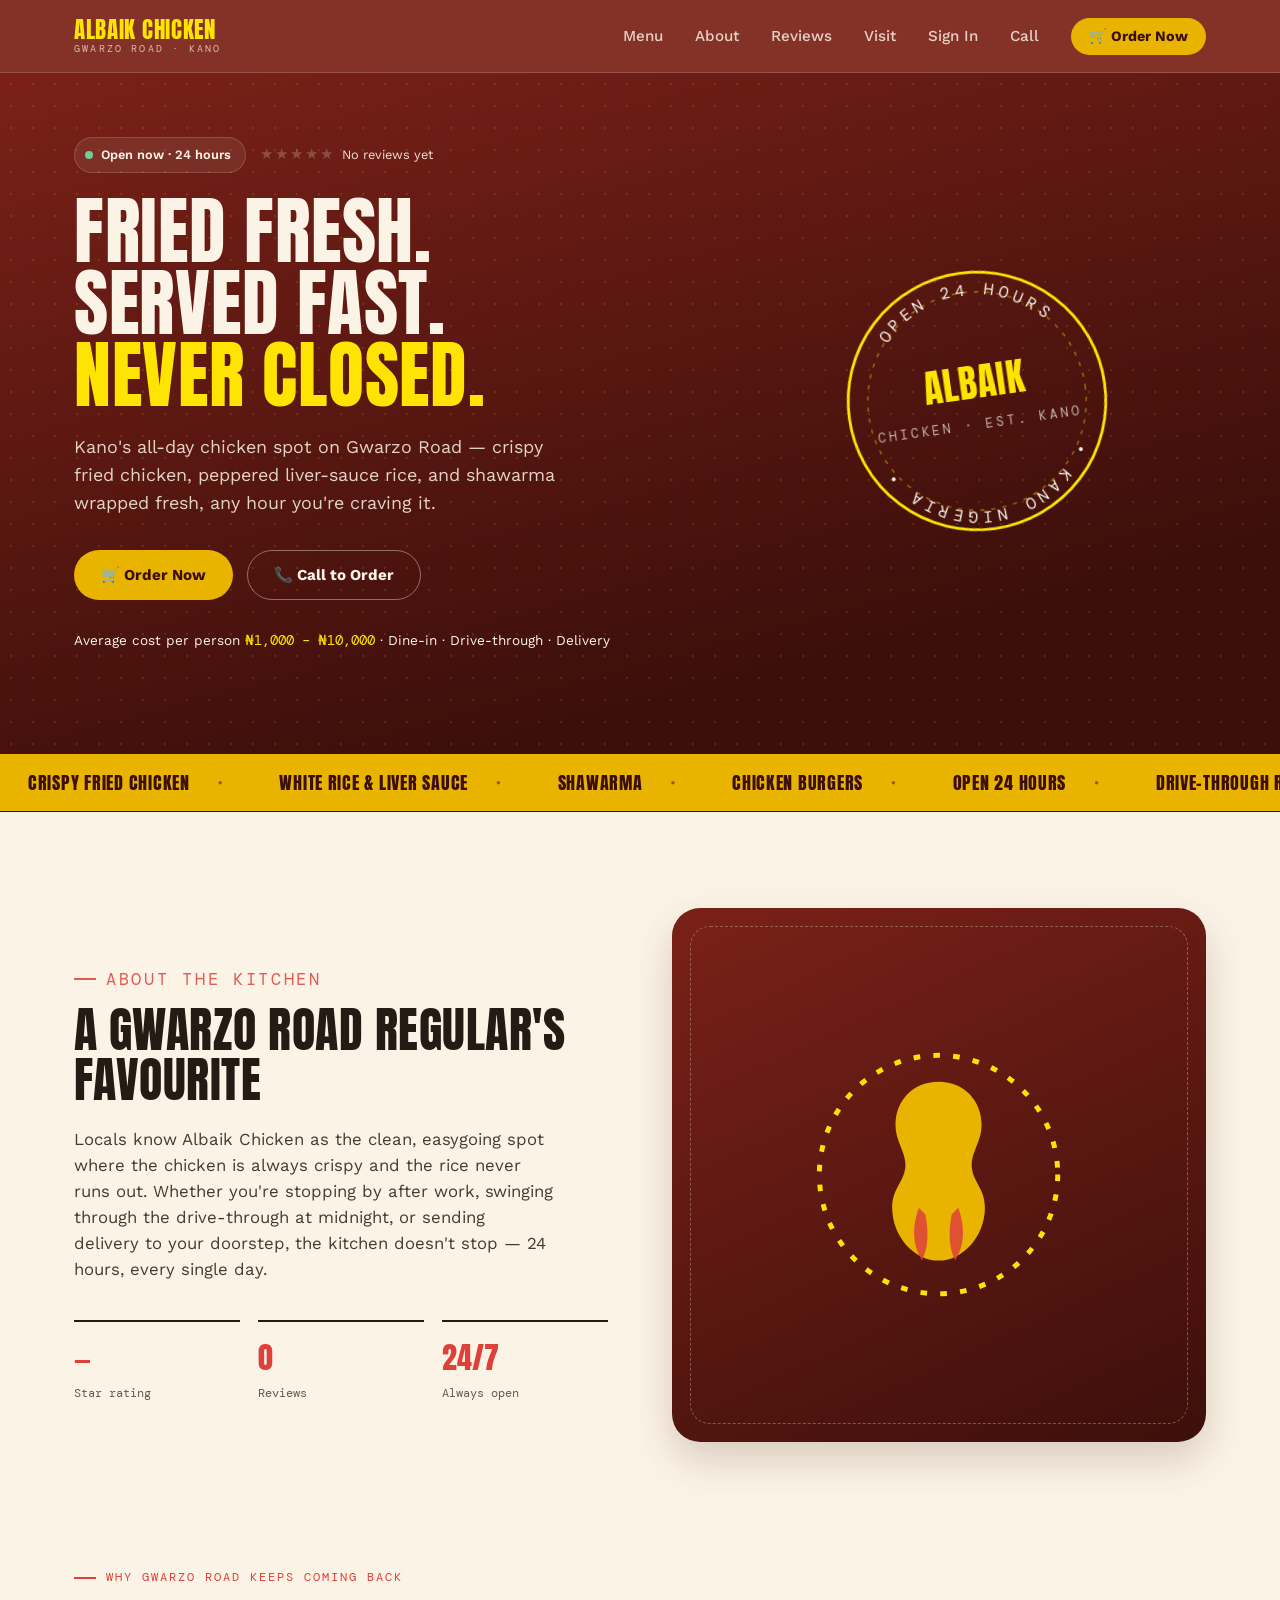
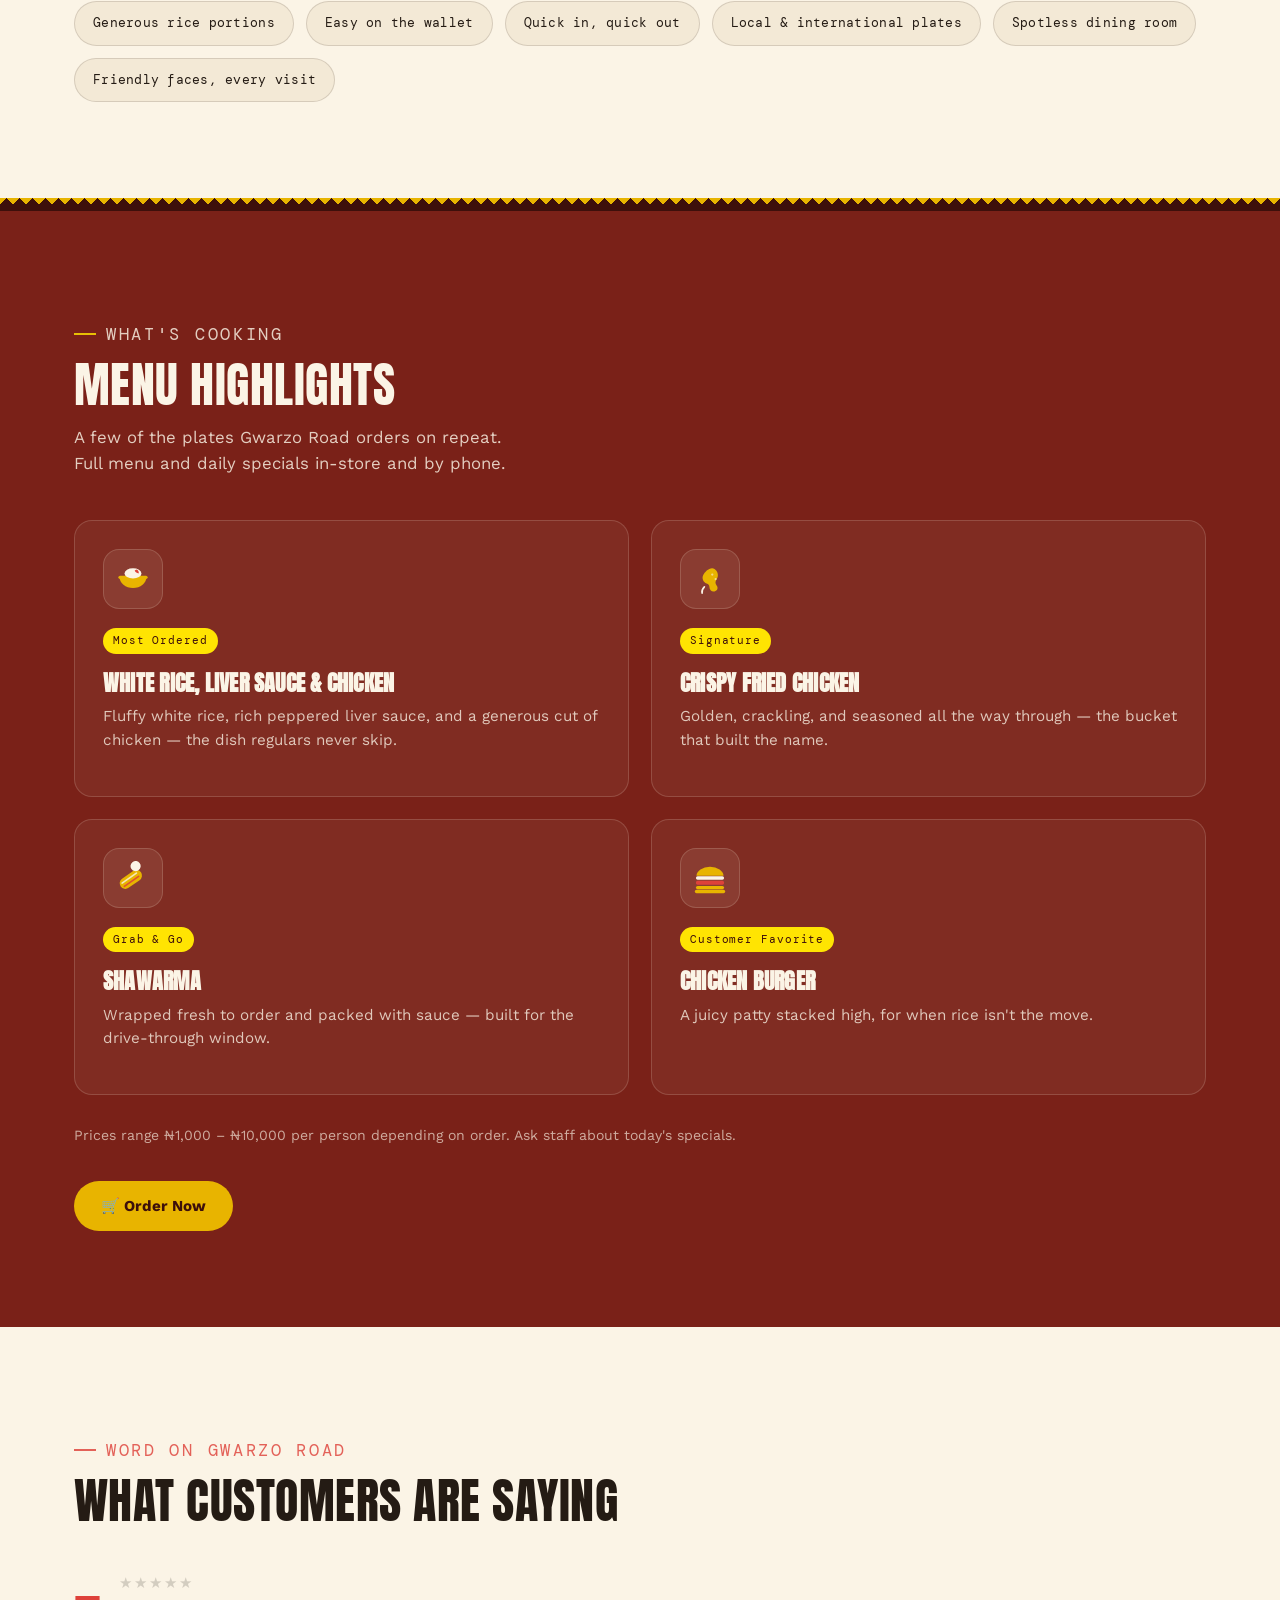
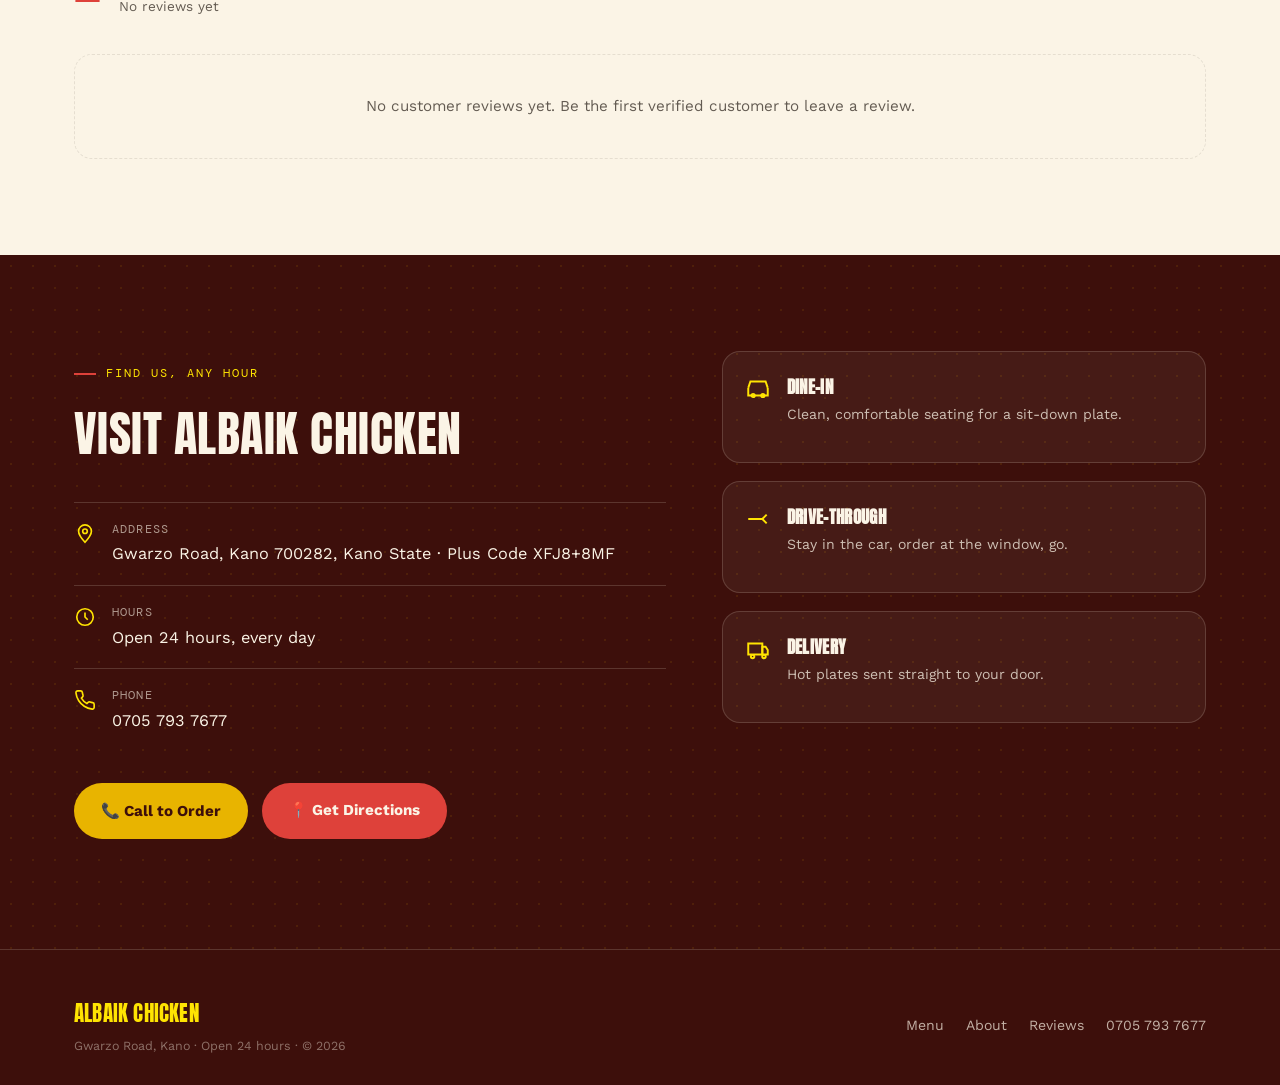
==== commit 58340ac1: "new fav update" ====
--- a/index.html
+++ b/index.html
@@ -4,6 +4,7 @@
 <meta charset="UTF-8">
 <meta name="viewport" content="width=device-width, initial-scale=1.0">
 <title>Albaik Chicken — Kano's Nonstop Kitchen</title>
+<link rel="icon" type="image/jpeg" href="/favicon.png">
 <meta name="description" content="Albaik Chicken on Gwarzo Road, Kano. Crispy fried chicken, white rice & liver sauce, shawarma and burgers. Open 24 hours — dine-in, drive-through and delivery.">
 <link rel="preconnect" href="https://fonts.googleapis.com">
 <link rel="preconnect" href="https://fonts.gstatic.com" crossorigin>
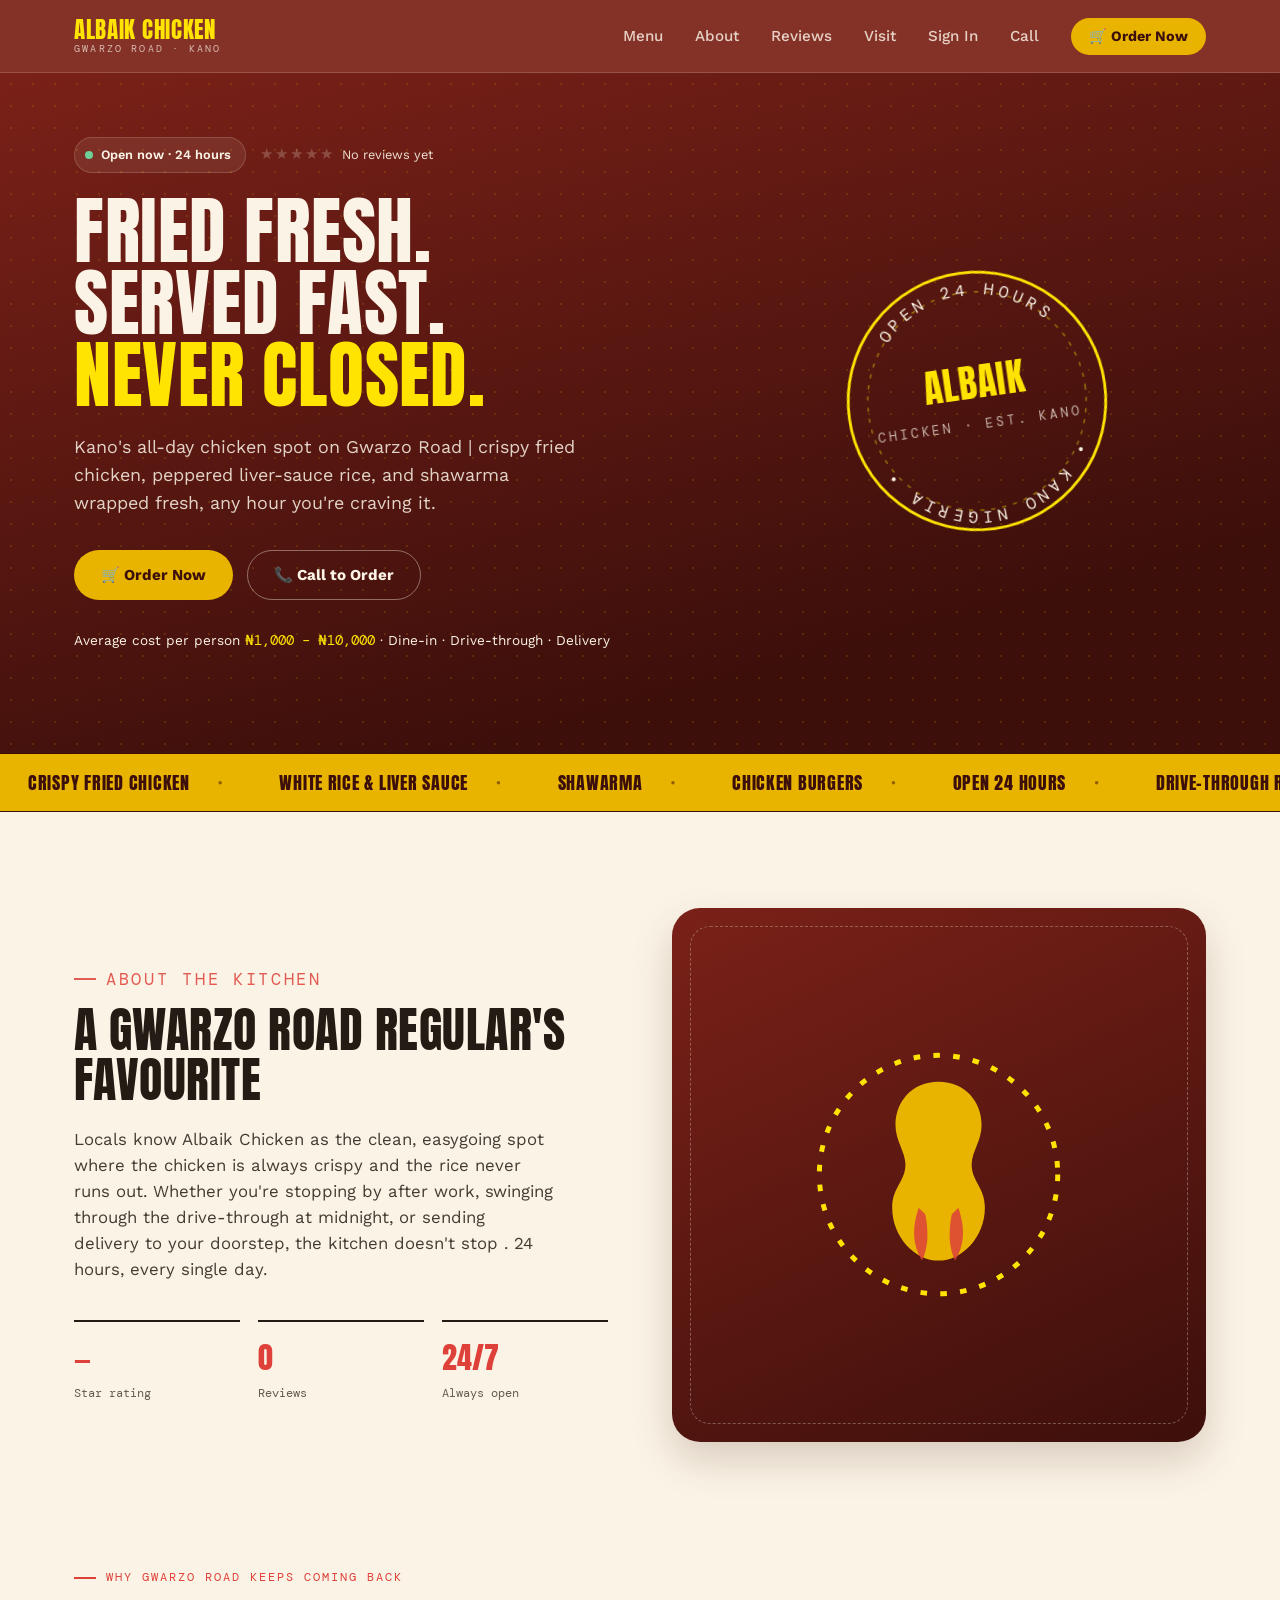
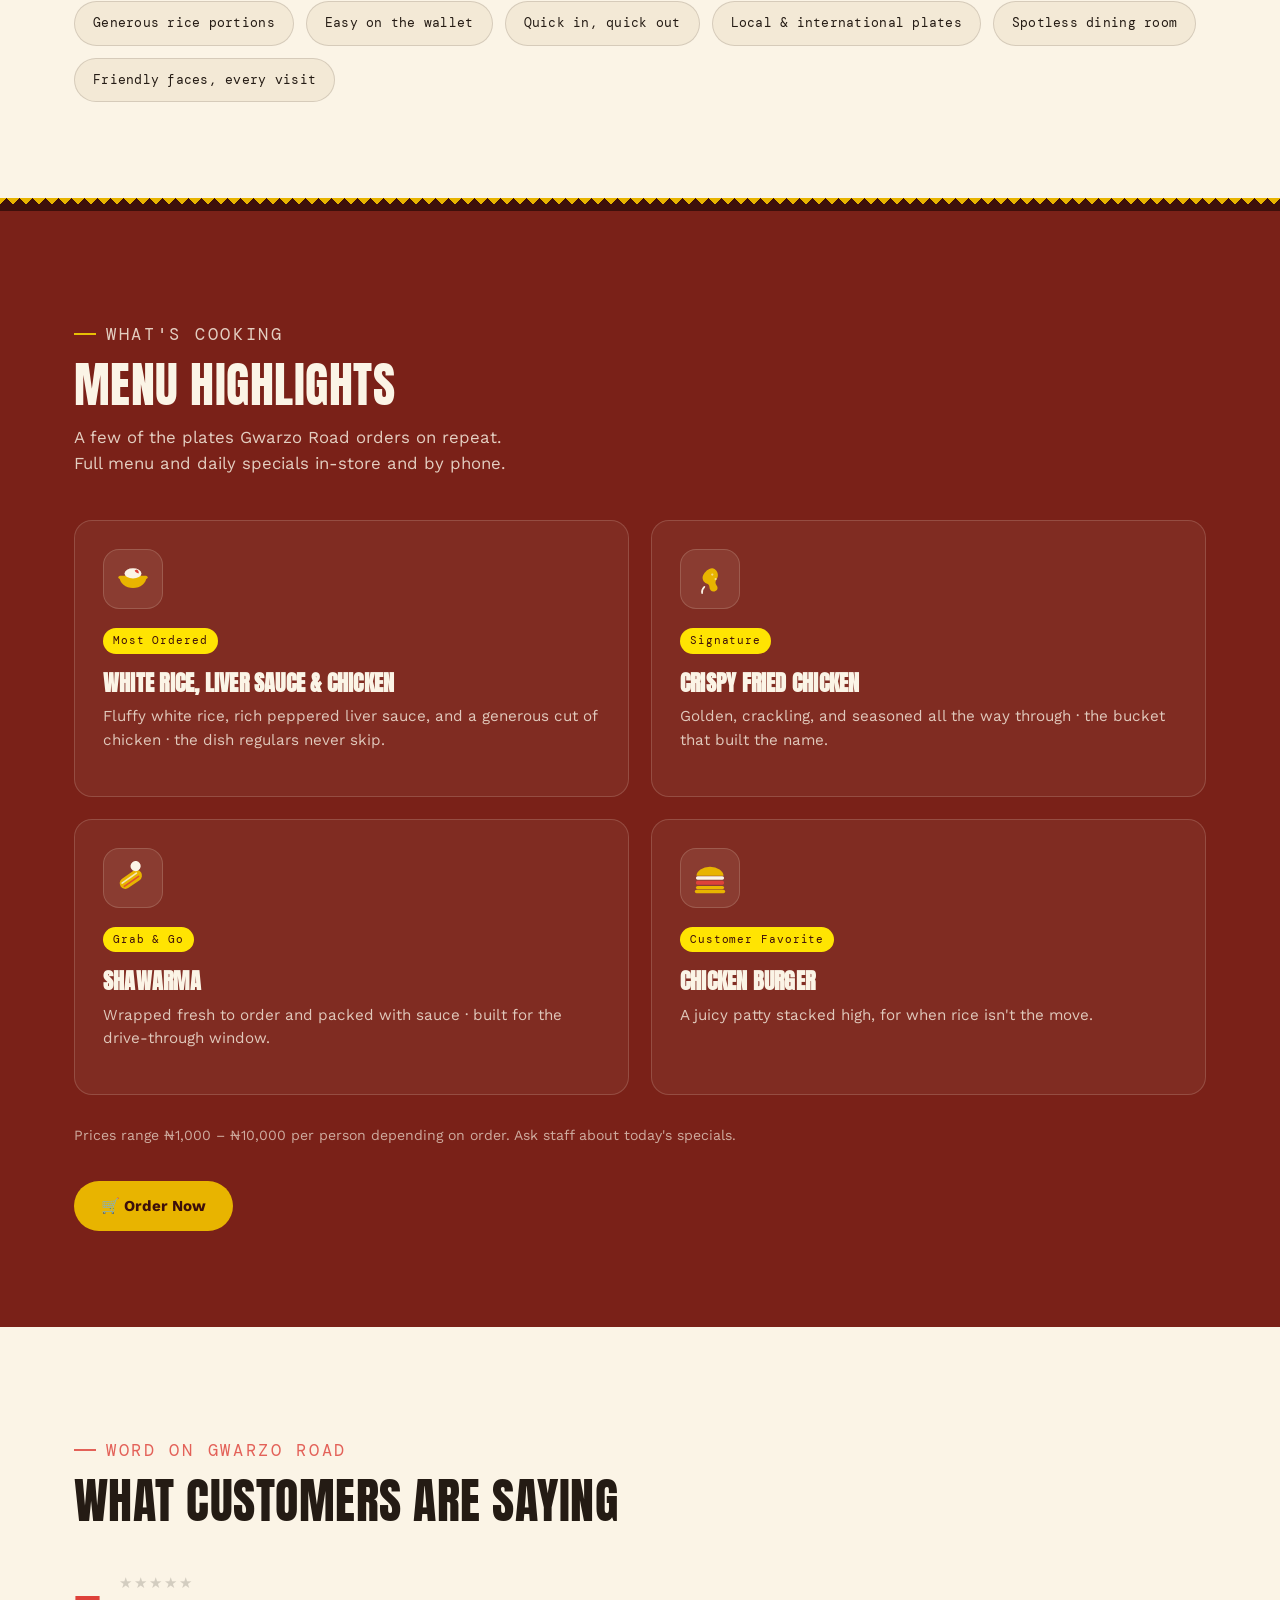
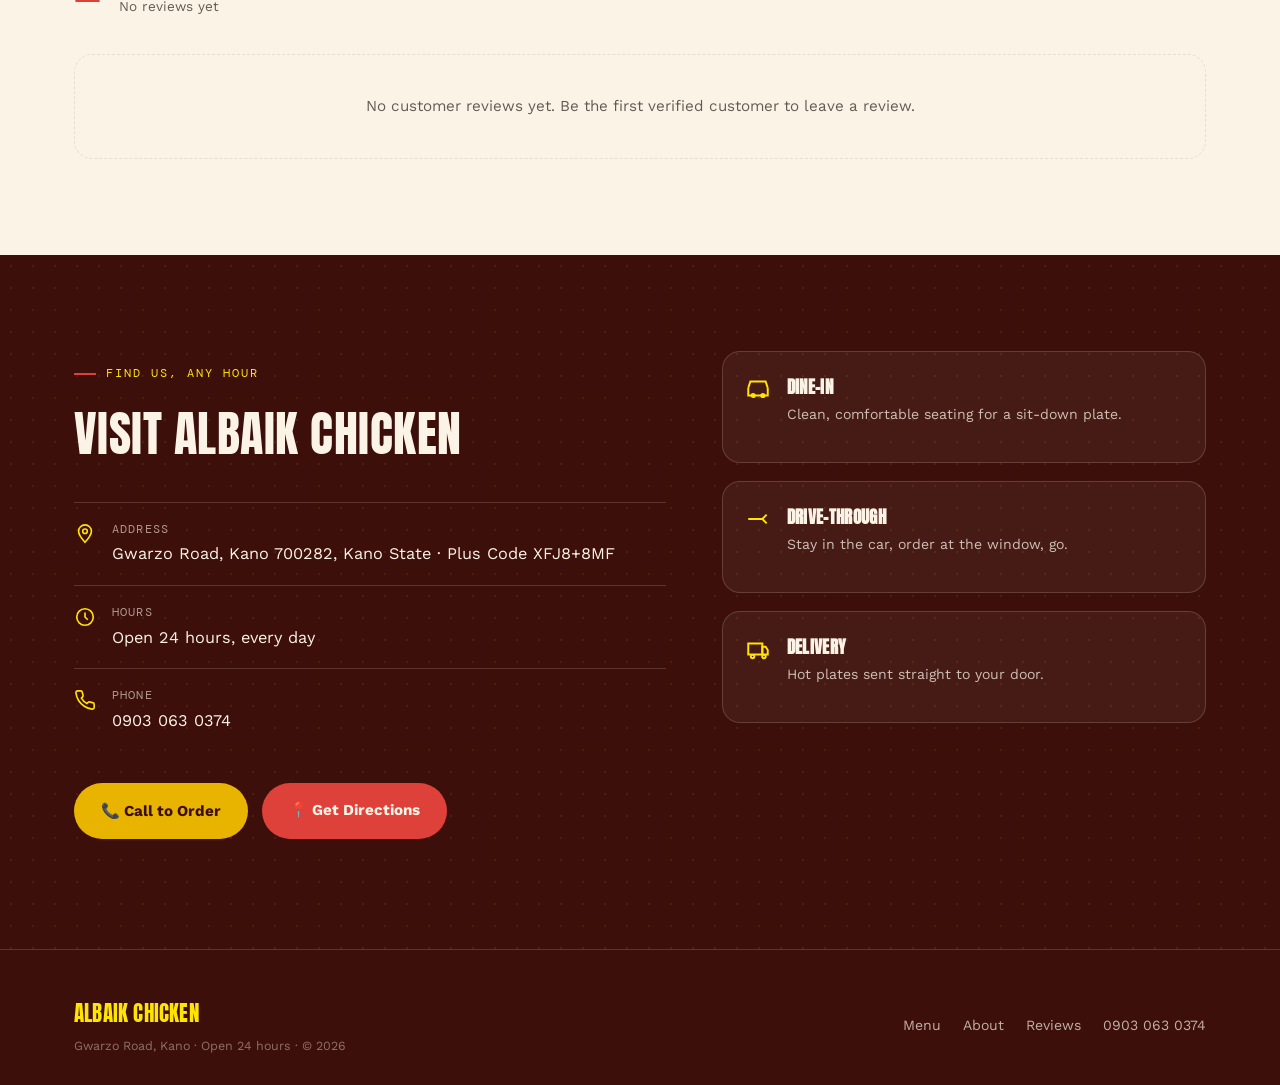
==== commit 1ad2c28d: "small update" ====
--- a/index.html
+++ b/index.html
@@ -3,8 +3,8 @@
 <head>
 <meta charset="UTF-8">
 <meta name="viewport" content="width=device-width, initial-scale=1.0">
-<title>Albaik Chicken — Kano's Nonstop Kitchen</title>
-<link rel="icon" type="image/jpeg" href="/favicon.png">
+<title>Albaik Chicken · Kano's Nonstop Kitchen</title>
+<link rel="icon" type="image/png" href="favicon.png">
 <meta name="description" content="Albaik Chicken on Gwarzo Road, Kano. Crispy fried chicken, white rice & liver sauce, shawarma and burgers. Open 24 hours — dine-in, drive-through and delivery.">
 <link rel="preconnect" href="https://fonts.googleapis.com">
 <link rel="preconnect" href="https://fonts.gstatic.com" crossorigin>
@@ -58,7 +58,7 @@
           </span>
         </div>
         <h1 class="display reveal">Fried fresh.<br>Served fast.<br><span>Never closed.</span></h1>
-        <p class="lede reveal reveal-delay-1">Kano's all-day chicken spot on Gwarzo Road — crispy fried chicken, peppered liver-sauce rice, and shawarma wrapped fresh, any hour you're craving it.</p>
+        <p class="lede reveal reveal-delay-1">Kano's all-day chicken spot on Gwarzo Road | crispy fried chicken, peppered liver-sauce rice, and shawarma wrapped fresh, any hour you're craving it.</p>
         <div class="hero-ctas reveal reveal-delay-2">
           <button type="button" class="btn btn-primary" onclick="openOrderModal()">🛒 Order Now</button>
           <button type="button" class="btn btn-ghost" onclick="openContactSheet()">📞 Call to Order</button>
@@ -94,7 +94,7 @@
       <div class="about-copy reveal">
         <p class="eyebrow">About the kitchen</p>
         <h2 class="display">A Gwarzo Road regular's favourite</h2>
-        <p>Locals know Albaik Chicken as the clean, easygoing spot where the chicken is always crispy and the rice never runs out. Whether you're stopping by after work, swinging through the drive-through at midnight, or sending delivery to your doorstep, the kitchen doesn't stop — 24 hours, every single day.</p>
+        <p>Locals know Albaik Chicken as the clean, easygoing spot where the chicken is always crispy and the rice never runs out. Whether you're stopping by after work, swinging through the drive-through at midnight, or sending delivery to your doorstep, the kitchen doesn't stop . 24 hours, every single day.</p>
         <div class="about-stats">
           <div class="stat"><div class="num" id="aboutStatRating">—</div><div class="label mono">Star rating</div></div>
           <div class="stat"><div class="num" id="aboutStatReviews">0</div><div class="label mono">Reviews</div></div>
@@ -147,7 +147,7 @@
           </div>
           <span class="tag">Most Ordered</span>
           <h3>White Rice, Liver Sauce &amp; Chicken</h3>
-          <p>Fluffy white rice, rich peppered liver sauce, and a generous cut of chicken — the dish regulars never skip.</p>
+          <p>Fluffy white rice, rich peppered liver sauce, and a generous cut of chicken · the dish regulars never skip.</p>
         </div>
         <div class="menu-card reveal reveal-delay-2">
           <div class="menu-card__icon">
@@ -160,7 +160,7 @@
           </div>
           <span class="tag">Signature</span>
           <h3>Crispy Fried Chicken</h3>
-          <p>Golden, crackling, and seasoned all the way through — the bucket that built the name.</p>
+          <p>Golden, crackling, and seasoned all the way through · the bucket that built the name.</p>
         </div>
         <div class="menu-card reveal reveal-delay-3">
           <div class="menu-card__icon">
@@ -173,7 +173,7 @@
           </div>
           <span class="tag">Grab &amp; Go</span>
           <h3>Shawarma</h3>
-          <p>Wrapped fresh to order and packed with sauce — built for the drive-through window.</p>
+          <p>Wrapped fresh to order and packed with sauce · built for the drive-through window.</p>
         </div>
         <div class="menu-card reveal reveal-delay-4">
           <div class="menu-card__icon">
@@ -232,7 +232,7 @@
         </div>
         <div class="info-row">
           <svg class="icon" viewBox="0 0 24 24" fill="none" stroke="currentColor" stroke-width="1.8"><path d="M22 16.92v3a2 2 0 0 1-2.18 2 19.8 19.8 0 0 1-8.63-3.07 19.5 19.5 0 0 1-6-6 19.8 19.8 0 0 1-3.07-8.67A2 2 0 0 1 4.11 2h3a2 2 0 0 1 2 1.72c.13.96.36 1.9.68 2.81a2 2 0 0 1-.45 2.11L8.09 9.91a16 16 0 0 0 6 6l1.27-1.27a2 2 0 0 1 2.11-.45c.91.32 1.85.55 2.81.68A2 2 0 0 1 22 16.92z"/></svg>
-          <div><div class="label">Phone</div><div class="value">0705 793 7677</div></div>
+          <div><div class="label">Phone</div><div class="value">0903 063 0374</div></div>
         </div>
 
         <div class="visit-ctas">
@@ -268,7 +268,7 @@
         <li><a href="#menu">Menu</a></li>
         <li><a href="#about">About</a></li>
         <li><a href="#reviews">Reviews</a></li>
-        <li><button type="button" onclick="openContactSheet()">0705 793 7677</button></li>
+        <li><button type="button" onclick="openContactSheet()">0903 063 0374</button></li>
       </ul>
     </div>
   </footer>
@@ -379,7 +379,7 @@
           </div>
 
           <div class="transfer-card" id="transferCard">
-            <p class="transfer-note">Send the exact amount below, then confirm — we'll start preparing your order right away.</p>
+            <p class="transfer-note">Send the exact amount below, then confirm · we'll start preparing your order right away.</p>
             <div class="transfer-row"><span class="label">Bank</span><span class="value" id="bankName">—</span></div>
             <div class="transfer-row">
               <span class="label">Account No.</span>
@@ -448,7 +448,7 @@
 
       <div class="order-modal__body contact-body">
         <div class="contact-phone-row">
-          <span class="contact-phone-num mono">0705 793 7677</span>
+          <span class="contact-phone-num mono">0903 063 0374</span>
           <button type="button" class="add-btn" id="copyPhoneBtn">Copy</button>
         </div>
 
@@ -606,7 +606,7 @@
 
           <div class="account-favorites">
             <h4>Your Favorites</h4>
-            <p class="account-favorites__empty" id="accountFavoritesEmpty">You haven't favorited any dishes yet — tap the ♡ on any item to save it here.</p>
+            <p class="account-favorites__empty" id="accountFavoritesEmpty">You haven't favorited any dishes yet · tap the ♡ on any item to save it here.</p>
             <div class="account-favorites__list" id="accountFavoritesList"></div>
           </div>
 
@@ -673,7 +673,7 @@
         <div class="order-view" id="authView-orders">
           <button type="button" class="back-link" id="ordersBackLink">← Back to account</button>
           <p class="account-favorites__empty" id="ordersListEmpty" hidden>You haven't placed any orders yet.</p>
-          <p class="account-favorites__empty account-favorites__empty--error" id="ordersListError" hidden>Couldn't load your orders — check your connection and try reopening this page.</p>
+          <p class="account-favorites__empty account-favorites__empty--error" id="ordersListError" hidden>Couldn't load your orders · check your connection and try reopening this page.</p>
           <div id="ordersList"></div>
         </div>
       </div>
